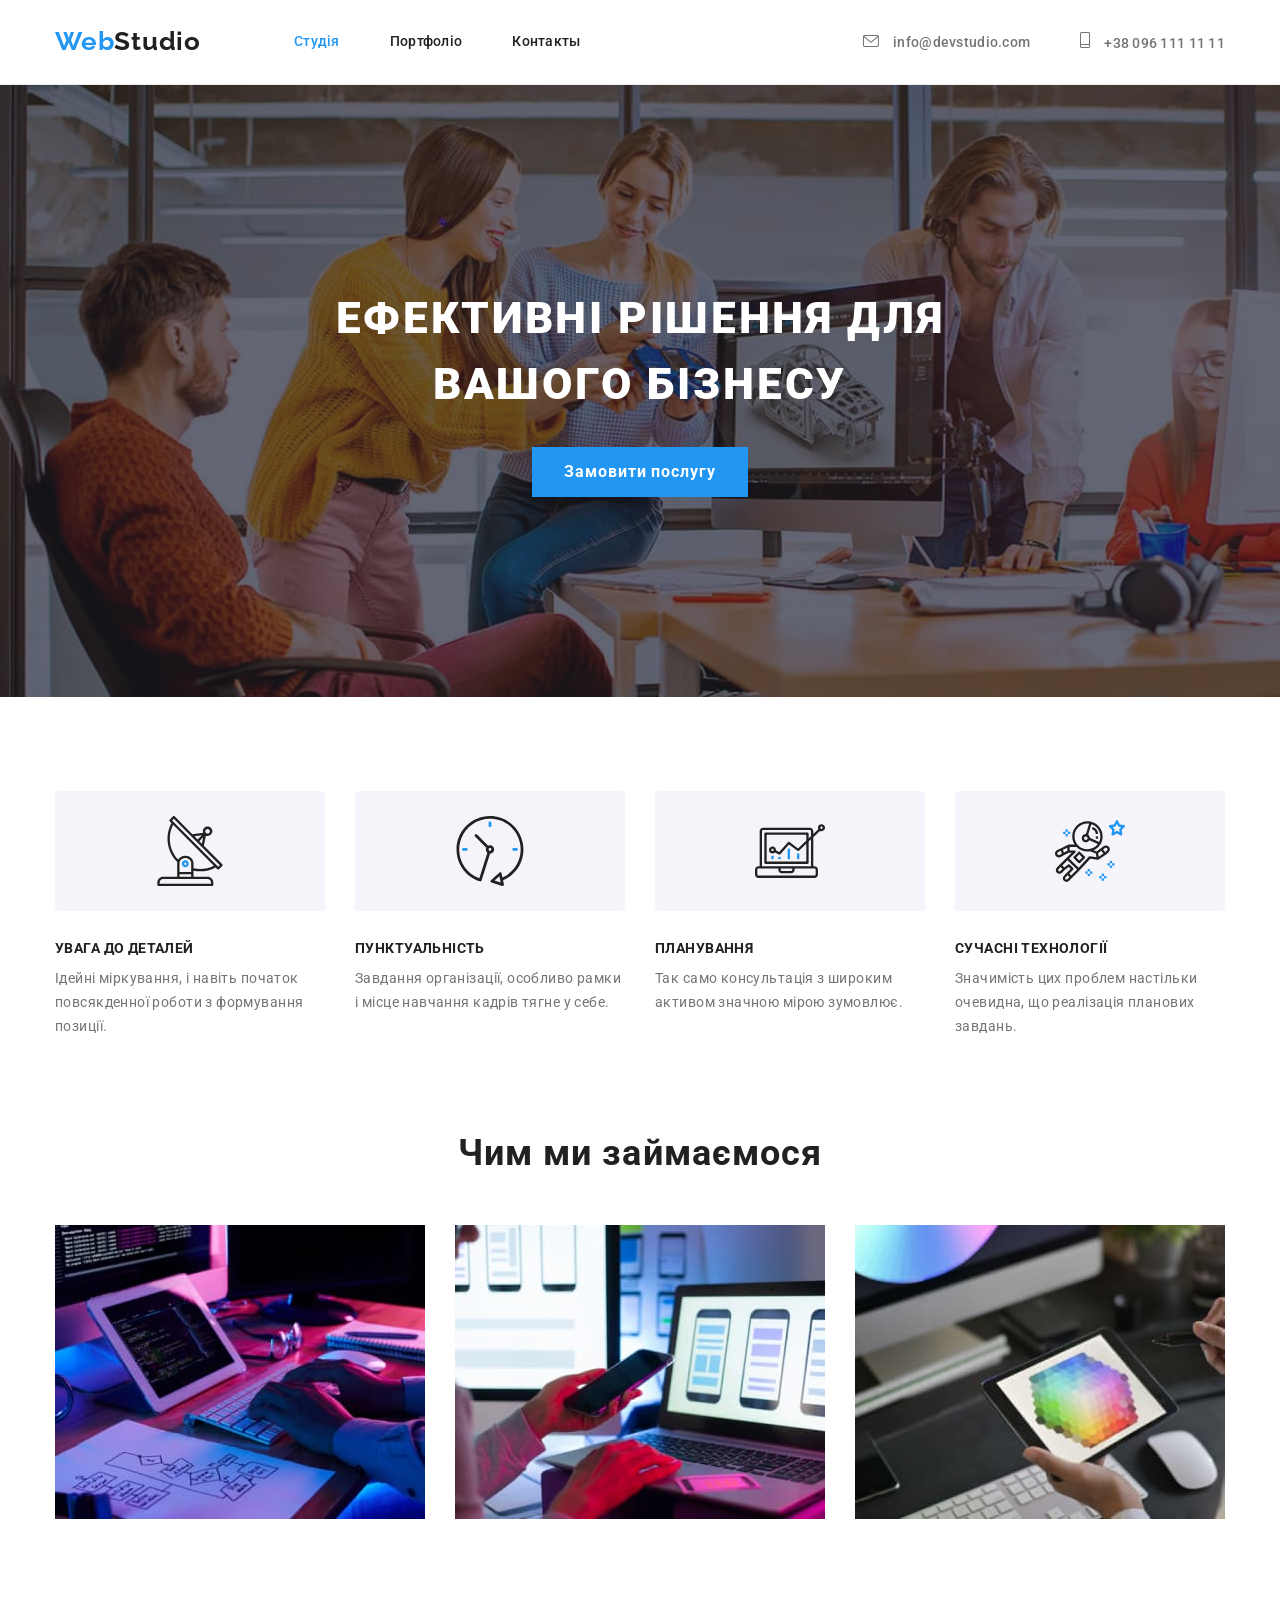
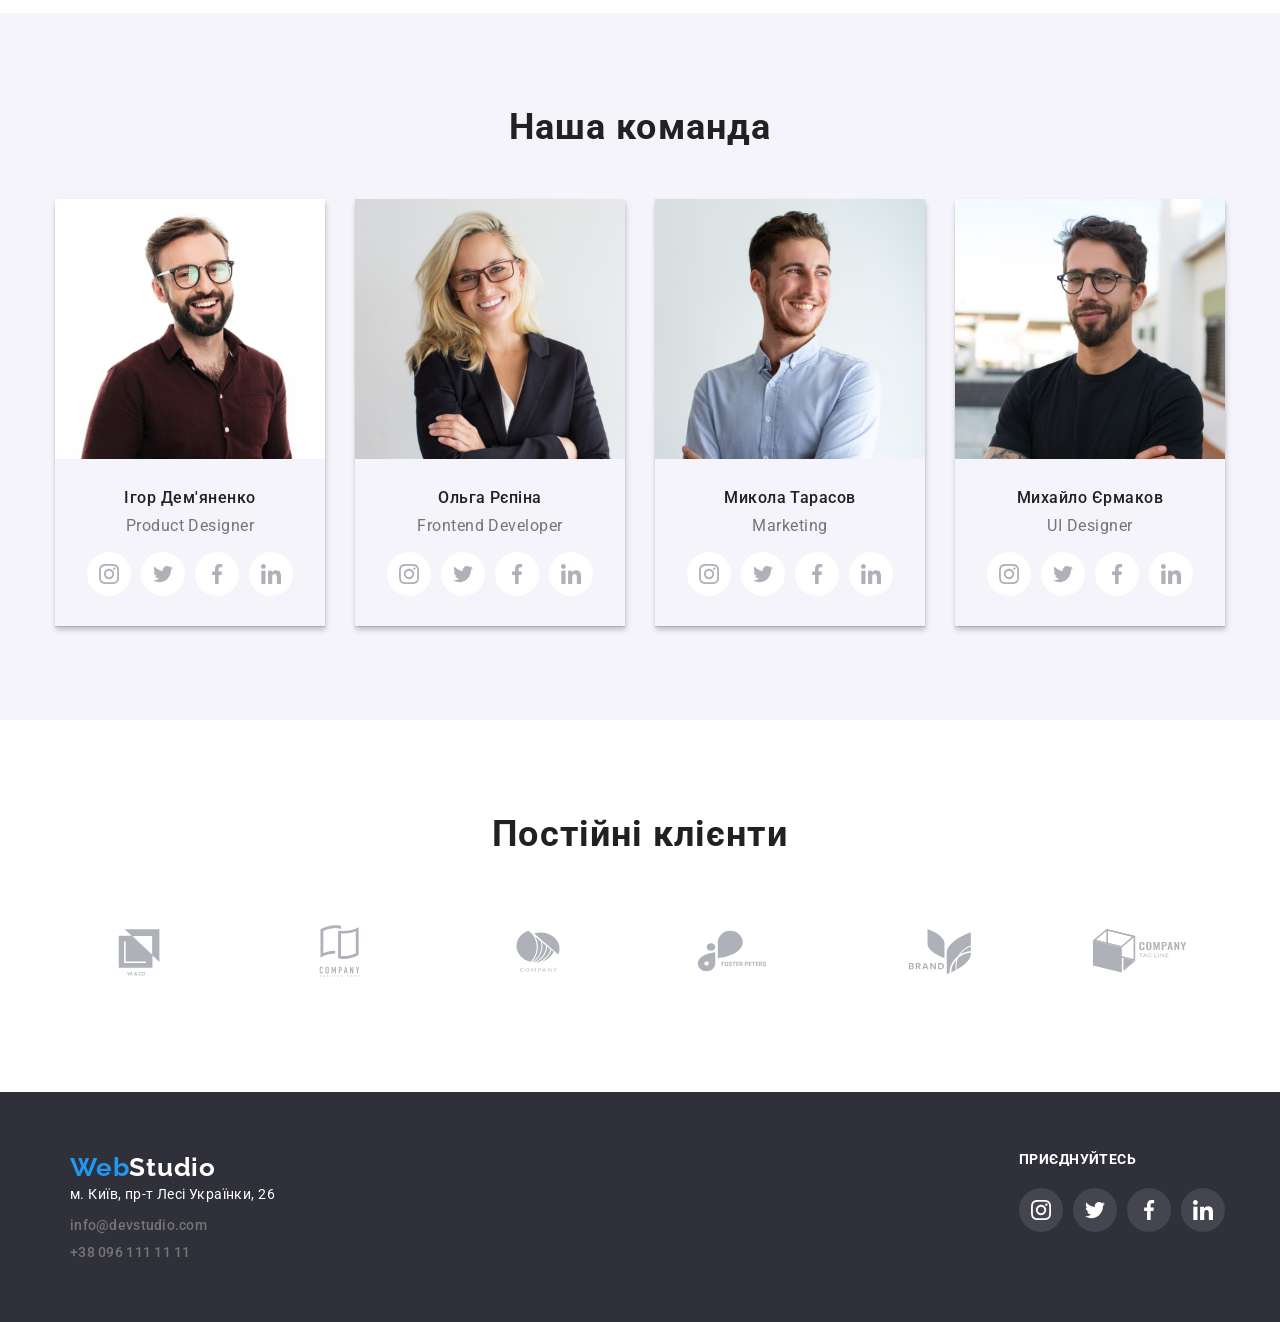
==== index.html @ 773e49e4 "Fixed bugs" ====
<!DOCTYPE html>
<html lang="uk">

<head>
    <meta charset="UTF-8" />
    <meta http-equiv="X-UA-Compatible" content="IE=edge" />
    <meta name="viewport" content="width=device-width, initial-scale=1.0" />
    <title>Студія</title>
    <link rel="stylesheet" href="https://cdn.jsdelivr.net/npm/modern-normalize@1.1.0/modern-normalize.min.css">
    <link rel="preconnect" href="https://fonts.googleapis.com" />
    <link rel="preconnect" href="https://fonts.gstatic.com" crossorigin />
    <link href="https://fonts.googleapis.com/css2?family=Raleway:wght@700&family=Roboto:wght@400;500;700;900&display=swap" rel="stylesheet" />
    <link rel="stylesheet" href="./css/styles.css" />
</head>

<body>
    <!-- HEADER-->
    <header class="header">
        <div class="page-header container">
            <nav class="page-nav">
                <a class="logo logo-link link" href="index.html" lang="en">Web<span class="logo-heater">Studio</span></a>
                <ul class="menu list">
                    <li class="menu-item"><a class="menu-link  current" href="index.html">Студія</a></li>
                    <li class="menu-item"><a class="menu-link" href="portfolio.html">Портфоліо</a></li>
                    <li class="menu-item"><a class="menu-link" href="contact.html">Контакты</a></li>
                </ul>
            </nav>
            <ul class="list contact">
                <li class="menu-contact">
                    <svg class="contact-icon" width="16" height="12">
                        <use href="./images/sprite.svg#icon-mail"></use>
                    </svg>
                    <a class="contact-list link contact-mail" href="mailto:info@devstudio.com">info@devstudio.com</a>
                </li>
                <li class="menu-contact">
                    <svg class="contact-icon" width="10" height="16">
                        <use href="./images/sprite.svg#icon-tel"></use>
                    </svg>
                    <a class="contact-list link" href="tel:+380961111111">+38 096 111 11 11</a>
                </li>
            </ul>
        </div>
    </header>
    <!--MAIN-->
    <main>
        <!--HERO-->
        <section class="hero background">
            <h1 class="hero-title">ЕФЕКТИВНІ РІШЕННЯ ДЛЯ<br>ВАШОГО БІЗНЕСУ</h1>
            <button class="modal-btn modal-btn-container" type="button">Замовити послугу</button>
        </section>
        <!--ABOUT-->
        <section class="section">
            <div class="container">
                <h2 class="visually-hidden"></h2>
                <ul class="about-list list">
                    <li class="about-list-item">
                        <div class="about-list-container">
                            <svg width="70" height="70" class="about-list-icon">
                                <use href="./images/sprite.svg#icon-antenna"></use>
                            </svg>
                        </div>                        
                        <h3 class="about-title-item">УВАГА ДО ДЕТАЛЕЙ</h3>
                        <p class="about-paragraph">Ідейні міркування, і навіть початок повсякденної роботи з формування позиції.</p>
                    </li>
                    <li class="about-list-item">
                        <div class="about-list-container">
                            <svg width="70" height="70" class="about-list-icon">
                                <use href="./images/sprite.svg#icon-clock"></use>
                            </svg>
                        </div>                      
                        <h3 class="about-title-item">ПУНКТУАЛЬНІСТЬ</h3>
                        <p class="about-paragraph">Завдання організації, особливо рамки і місце навчання кадрів тягне у себе.</p>
                    </li>
                    <li class="about-list-item">
                        <div class="about-list-container"> 
                            <svg width="70" height="70" class="about-list-icon">
                            <use href="./images/sprite.svg#icon-diagram"></use>
                        </svg>
                        </div>
                        <h3 class="about-title-item">ПЛАНУВАННЯ</h3>
                        <p class="about-paragraph">Так само консультація з широким активом значною мірою зумовлює.</p>
                    </li>
                    <li class="about-list-item">
                        <div class="about-list-container">
                            <svg width="70" height="70" class="about-list-icon">
                                <use href="./images/sprite.svg#icon-astronaut"></use>
                            </svg>
                        </div>                        
                        <h3 class="about-title-item">СУЧАСНІ ТЕХНОЛОГІЇ</h3>
                        <p class="about-paragraph">Значимість цих проблем настільки очевидна, що реалізація планових завдань.</p>
                    </li>
                </ul>
            </div>
        </section>
                <!--WORK-->
        <section class="section work-section">
            <div class="container">
                <h2 class="all-titles">Чим ми займаємося</h2>
                <ul class="work-img-container">
                    <li>
                        <img class="work-img" src="./images/about/img0.jpg" alt="фото людина друкує на комп'ютері" width="370px" height="294px">
                    </li>
                    <li>
                        <img class="work-img" src="./images/about/img1.jpg" alt="фото людина друкує на комп'ютері і дивиться на смартфон" width="370px" height="294px">
                    </li>
                    <li>
                        <img class="work-img" src="./images/about/img2.jpg" alt="фото людина малює на планшеті" width="370px" height="294px">
                    </li>
                </ul>
            </div>
        </section>
        <!--TEAM-->
        <section class="section team-section">
            <div class="container">
                <h2 class="all-titles">Наша команда</h2>
                <ul class="list menu-team">
                    <li class="team-cards">
                        <img class="team-img" src="./images/team/igor.jpg" alt="Фото Ігор Дем'яненко" width="270px" height="260px"/>
                        <div class="team-subscription">
                            <h3 class="team-title">Ігор Дем'яненко</h3>
                            <p class="team-paragraph" lang="en">Product Designer</p>
                            <ul class="social-list list">
                                <li class="social-list-item">
                                    <a class="social-list-link" href="">
                                        <svg width="20" height="20" class="social-list-icon">
                                            <use href="./images/sprite.svg#icon-instagram"></use>
                                        </svg>
                                    </a>
                                </li>
                                <li class="social-list-item">
                                    <a class="social-list-link" href="">
                                        <svg width="20" height="20" class="social-list-icon">
                                            <use href="./images/sprite.svg#icon-twitter"></use>
                                        </svg>
                                    </a>
                                </li>
                                <li class="social-list-item">
                                    <a class="social-list-link" href="">
                                        <svg width="20" height="20" class="social-list-icon">
                                            <use href="./images/sprite.svg#icon-facebook"></use>
                                        </svg>
                                    </a>
                                </li>
                                <li class="social-list-item">
                                    <a class="social-list-link" href="">
                                        <svg width="20" height="20" class="social-list-icon">
                                            <use href="./images/sprite.svg#icon-linkedin"></use>
                                        </svg>
                                    </a>
                                </li>
                            </ul>
                        </div>
                    </li>
                    <li class="team-cards">
                        <img class="team-img" src="./images/team/olga.jpg" alt="Фото Ольга Рєпіна" width="270px" height="260px"/>
                        <div class="team-subscription">
                            <h3 class="team-title">Ольга Рєпіна</h3>
                            <p class="team-paragraph" lang="en">Frontend Developer</p>
                            <ul class="social-list list">
                                <li class="social-list-item">
                                    <a class="social-list-link" href="">
                                        <svg width="20" height="20" class="social-list-icon">
                                            <use href="./images/sprite.svg#icon-instagram"></use>
                                        </svg>
                                    </a>
                                </li>
                                <li class="social-list-item">
                                    <a class="social-list-link" href="">
                                        <svg width="20" height="20" class="social-list-icon">
                                            <use href="./images/sprite.svg#icon-twitter"></use>
                                        </svg>
                                    </a>
                                </li>
                                <li class="social-list-item">
                                    <a class="social-list-link" href="">
                                        <svg width="20" height="20" class="social-list-icon">
                                            <use href="./images/sprite.svg#icon-facebook"></use>
                                        </svg>
                                    </a>
                                </li>
                                <li class="social-list-item">
                                    <a class="social-list-link" href="">
                                        <svg width="20" height="20" class="social-list-icon">
                                            <use href="./images/sprite.svg#icon-linkedin"></use>
                                        </svg>
                                    </a>
                                </li>
                            </ul>
                        </div>
                    </li>
                    <li class="team-cards">
                        <img class="team-img" src="./images/team/nikolay.jpg" alt="Фото Микола Тарасов" width="270px" height="260px"/>
                        <div class="team-subscription">
                            <h3 class="team-title">Микола Тарасов</h3>
                            <p class="team-paragraph" lang="en">Marketing</p>
                            <ul class="social-list list">
                                <li class="social-list-item">
                                    <a class="social-list-link" href="">
                                        <svg width="20" height="20" class="social-list-icon">
                                            <use href="./images/sprite.svg#icon-instagram"></use>
                                        </svg>
                                    </a>
                                </li>
                                <li class="social-list-item">
                                    <a class="social-list-link" href="">
                                        <svg width="20" height="20" class="social-list-icon">
                                            <use href="./images/sprite.svg#icon-twitter"></use>
                                        </svg>
                                    </a>
                                </li>
                                <li class="social-list-item">
                                    <a class="social-list-link" href="">
                                        <svg width="20" height="20" class="social-list-icon">
                                            <use href="./images/sprite.svg#icon-facebook"></use>
                                        </svg>
                                    </a>
                                </li>
                                <li class="social-list-item">
                                    <a class="social-list-link" href="">
                                        <svg width="20" height="20" class="social-list-icon">
                                            <use href="./images/sprite.svg#icon-linkedin"></use>
                                        </svg>
                                    </a>
                                </li>
                            </ul>
                        </div>                        
                    </li>
                    <li class="team-cards">
                        <img class="team-img" src="./images/team/mixail.jpg" alt="Фото Михайло Єрмаков" width="270px" height="260px"/>
                        <div class="team-subscription">
                            <h3 class="team-title">Михайло Єрмаков</h3>
                            <p class="team-paragraph" lang="en">UI Designer</p>
                            <ul class="social-list list">
                                <li class="social-list-item">
                                    <a class="social-list-link" href="">
                                        <svg width="20" height="20" class="social-list-icon">
                                            <use href="./images/sprite.svg#icon-instagram"></use>
                                        </svg>
                                    </a>
                                </li>
                                <li class="social-list-item">
                                    <a class="social-list-link" href="">
                                        <svg width="20" height="20" class="social-list-icon">
                                            <use href="./images/sprite.svg#icon-twitter"></use>
                                        </svg>
                                    </a>
                                </li>
                                <li class="social-list-item">
                                    <a class="social-list-link" href="">
                                        <svg width="20" height="20" class="social-list-icon">
                                            <use href="./images/sprite.svg#icon-facebook"></use>
                                        </svg>
                                    </a>
                                </li>
                                <li class="social-list-item">
                                    <a class="social-list-link" href="">
                                        <svg width="20" height="20" class="social-list-icon">
                                            <use href="./images/sprite.svg#icon-linkedin"></use>
                                        </svg>
                                    </a>
                                </li>
                            </ul>
                        </div>                        
                    </li>
                </ul>
            </div>
        </section>
        <!--CLIENTS-->
        <section class="section">
            <div class="container">
                <h2 class="all-titles">Постійні клієнти</h2>
                <ul class="clients-list">
                    <li class="clients-list-item">
                        <a class="clients-list-link" href="">
                            <svg width="106" height="60" class="clients-list-icon">
                                <use href="./images/sprite.svg#Logo1"></use>
                            </svg>
                        </a>
                    </li>
                    <li class="clients-list-item">
                        <a class="clients-list-link" href="">
                            <svg width="106" height="60" class="clients-list-icon">
                                <use href="./images/sprite.svg#Logo2"></use>
                            </svg>
                        </a>
                    </li>
                    <li class="clients-list-item">
                        <a class="clients-list-link" href="">
                            <svg width="106" height="60" class="clients-list-icon">
                                <use href="./images/sprite.svg#Logo3"></use>
                            </svg>
                        </a>
                    </li>
                    <li class="clients-list-item">
                        <a class="clients-list-link" href="">
                            <svg width="106" height="60" class="clients-list-icon">
                                <use href="./images/sprite.svg#Logo4"></use>
                            </svg>
                        </a>
                    </li>
                    <li class="clients-list-item">
                        <a class="clients-list-link" href="">
                            <svg width="106" height="60" class="clients-list-icon">
                                <use href="./images/sprite.svg#Logo5"></use>
                            </svg>
                        </a>
                    </li>
                    <li class="clients-list-item">
                        <a class="clients-list-link" href="">
                            <svg width="106" height="60" class="clients-list-icon">
                                <use href="./images/sprite.svg#Logo6"></use>
                            </svg>
                        </a>
                    </li>
                </ul>
            </div>
        </section>
    </main>
    <!--FOOTER-->
    <footer class="footer">
        <div class="footer-container container">
            <div class="footer-list container">
                <a class="logo-link logo-footer-link link" href="index.html" lang="en">Web<span
                        class="logo-footer">Studio</span></a>
                <address>
                    <ul class="list">
                        <li class="adress-link"><a class="contact-adress list link" href="https://goo.gl/maps/ARjSeqXz5D1srHnS8"
                                target="_blank" rel="noopener noreferrer">м. Київ, пр-т Лесі Українки, 26</a></li>
                        <li class="adress-link"><a class="contact-list list link"
                                href="mailto:info@devstudio.com">info@devstudio.com</a></li>
                        <li class="adress-link"><a class="contact-list list link" href="tel:+380961111111">+38 096 111 11 11</a>
                        </li>
                    </ul>
                </address>
            </div>
            
            <div class="footer-social-container">
                <p class="footer-paragraph">ПРИЄДНУЙТЕСЬ</p>
                <ul class="footer-social-list list">
                    <li class="footer-social-list-item">
                        <a class="footer-social-list-link" href="">
                            <svg width="20" height="20" class="footer-social-list-icon">
                                <use href="./images/sprite.svg#icon-instagram"></use>
                            </svg>
                        </a>
                    </li>
                    <li class="footer-social-list-item">
                        <a class="footer-social-list-link" href="">
                            <svg width="20" height="20" class="footer-social-list-icon">
                                <use href="./images/sprite.svg#icon-twitter"></use>
                            </svg>
                        </a>
                    </li>
                    <li class="footer-social-list-item">
                        <a class="footer-social-list-link" href="">
                            <svg width="20" height="20" class="footer-social-list-icon">
                                <use href="./images/sprite.svg#icon-facebook"></use>
                            </svg>
                        </a>
                    </li>
                    <li class="footer-social-list-item">
                        <a class="footer-social-list-link" href="">
                            <svg width="20" height="20" class="footer-social-list-icon">
                                <use href="./images/sprite.svg#icon-linkedin"></use>
                            </svg>
                        </a>
                    </li>
                </ul>
            </div>
        </div>
    </footer>
</body>

</html>
---- css/styles.css ----
:root {
    --primary-font: 'Roboto',sans-serif;
    --secondary-font: 'Raleway', sans-serif;
    --primary-text-color: #212121;
    --secondary-text-color: #757575;
    --ternary-text-color: #FFFFFF;
    --quaternary-text-color: #2196F3;
    --primary-background: #FFFFFF;
    --secondary-background: #2F303A;
    --ternary-bacground: #2196F3;
    --quaternary-bacground: #000000;
    --quinary-bacground: #F5F4FA;
    --primary-color: #EEEEEE;
    --secondary-color: #FFFFFF;
}

h1,
h2,
h3,
p {
    margin-top: 0;
    margin-bottom: 0;
}

ul,
ol {
    margin: 0;
    padding: 0;
    list-style: none;
}

img {
    display: block;
    max-width: 100%;
    height: auto;
}

button {
    cursor: pointer;
}

.list {
    list-style: none;
}

.link {
    text-decoration: none;
}

.section {
    padding-top: 94px;
    padding-bottom: 94px;
}

.container {
    width: 1200px;
    margin-left: auto;
    margin-right: auto;
    padding-left: 15px;
    padding-right: 15px;
}

body {
    font-family: var(--primary-font), sans-serif;
    color: var(--primary-text-color);
}

.body:hover {
    text-decoration: underline;
    text-decoration-line: 1px;
    text-decoration-color: #2196F3;
}
/* ============ INDEX.HTML==============*/

/* BODY */

/* ================= HEADER ================= */
.page-header {
    display: flex;
    align-items: center;
}

.header {
    border-bottom: 1px solid #ECECEC;
}

.header:hover,
.header:focus {
    border: 1px solid #2196F3;
}

.page-nav {
    display: flex;
    align-items: center;
}

.logo {
    margin-right: 93px;
    padding-top: 24px;
    padding-bottom: 25px;
}

.logo-link {
    font-family: var(--secondary-font);
    font-weight: 700;
    font-size: 26px;
    line-height: 1.19;
    letter-spacing: 0.03em;
    color: var(--quaternary-text-color);
}

.logo-heater{
    color: var(--primary-text-color);
}

.menu {
    display: flex;
    align-items: center;
}

.menu-item:not(:last-child) {
    margin-right: 50px;
}

.menu-link {
    font-weight: 500;
    font-size: 14px;
    line-height: 1.14;
    letter-spacing: 0.02em;
    color: var(--primary-text-color);
    list-style: none;
    text-decoration: none;
    padding-top: 32px;
    padding-bottom: 32px;
    display: block;
}

.menu-link:hover, 
.menu-link:focus {
    color: var(--quaternary-text-color);
}

.menu-link.current {
    color: var(--quaternary-text-color);
}

.contact-icon:hover,
.contact-icon:focus {
    color:#2196F3;
}

.contact-icon{
    color:#757575;
    fill: currentColor;
    margin-right: 10px;
} 

.contact {
    display: flex;
    align-items: center;
    margin-left: auto;
    padding-top: 32px;
    padding-bottom: 32px;
}

.menu-contact:not(:last-child) {
    margin-right: 50px;
}

.contact-list {
    font-style: normal;
    font-weight: 500;
    font-size: 14px;
    line-height: 1.14;
    letter-spacing: 0.02em;
    color: var(--secondary-text-color);
}

.contact-list:hover,
.contact-list:focus {
    color: var(--quaternary-text-color);
}

/* ================= /HEADER  ================= */

/* =================  MAIN  ================= */

/*  ================= HERO  ================= */
.hero {
    padding: 200px 0;
    text-align: center;
}

.background {
    background-image: linear-gradient(rgba(47,
        48, 58, 0.4),rgba(47, 48, 58, 0.4)), url('../images/bg.jpg');
    background: #C4C4C4(47, 48, 58, 0.4);
    background-size: cover;
    background-position: border-box;
}

.background:hover,
.bacground:focus {
    border: 1px solid #2196F3;
}


.hero-title {
    font-weight: 900;
    font-size: 44px;
    line-height: 1.5;
    letter-spacing: 0.06em;
    text-transform: uppercase;
    text-align: center;
    color: var(--ternary-text-color);
    margin-bottom: 30px;
}

.modal-btn-container {
    padding-top: 30px;
    padding-bottom: 200px;
    padding-left: auto;
    padding-right: auto;
}

.modal-btn {
    margin-left: auto;
    margin-right: auto;
    padding-top: 10px;
    padding-bottom: 10px;
    padding-left: 32px;
    padding-right: 32px;
    font-weight: 700;
    font-size: 16px;
    line-height: 1.87;
    display: flex;
    align-items: center;
    text-align: center;
    letter-spacing: 0.06em;
    color: var(--ternary-text-color);
    background: var(--ternary-bacground);
    border-style: none;
}

.modal-btn:hover,
.modal-btn:focus {
    border: 1px solid #2196F3;
    border-radius: 4px;
}
/*  ================= /HERO  ================= */

/*  ================= ABOUT  ================= */

.visually-hidden {
    position: absolute;
    white-space: nowrap;
    width: 1px;
    height: 1px;
    overflow: hidden;
    border: 0;
    padding: 0;
    clip: rect(0 0 0 0);
    clip-path: inset(50%);
    margin: -1px;
}

.about-title {
    display: none;
}

.about-list {
    display: flex;
    justify-content: center;
    gap: 30px;
}

.about-list-icon:hover {
    background: #F5F4FA;
    border-radius: 4px;

}

.about-list-container { 
    display: flex;
    justify-content: center;
    align-items: center;
    width: 270px;
    height: 120px;
    background: #F5F4FA;
    border-radius: 4px;
    margin-bottom: 30px;
}

.about-list-container:hover,
.about-list-container:focus {
    border: 1px solid #2196F3;
    border-radius: 4px;
}

.about-title-item {
    
    font-weight: 700;
    font-size: 14px;
    line-height: 1.14;
    letter-spacing: 0.03em;
    text-transform: uppercase;
    color: var(--primary-text-color);
    margin-bottom: 10px;
}

.about-paragraph {
    font-size: 14px;
    line-height: 1.71;
    letter-spacing: 0.03em;
    color: var(--secondary-text-color);
}
/*  ================= /ABOUT  =================*/

/*  ================= WORK  =================*/
.work-section {
    padding-top: 0;
}

.work-container {
    padding-top: 118px;
    padding-bottom: 94px;
    padding-left: auto;
    padding-right: auto;
}

.work-img:hover,
.work-img:focus {
    border: 1px solid #2196F3;
}

.all-titles {
    font-weight: 700;
    font-size: 36px;
    line-height: 1.16;
    text-align: center;
    letter-spacing: 0.03em;
    color: var(--primary-text-color);
    margin-bottom: 50px;
}

.work-img-container {
    display: flex;
    align-items: center;
    gap: 30px;
}

/*  ================= /WORK  =================*/

/* ================= TEAM  ================= */
.team-section {
    background: var(--quinary-bacground);
}

.team-section:hover,
.team-section:focus {
    border: 1px solid #2196F3;
}

.menu-team {
    display: flex;
    align-items: center;
    gap: 30px;
}

.team-cards {
    flex-basis: calc((100% - 90px)/4);
    box-shadow: 0px 1px 1px rgba(0, 0, 0, 0.12), 0px 4px 4px rgba(0, 0, 0, 0.06), 1px 4px 6px rgba(0, 0, 0, 0.16);
}

.team-cards:hover,
.team-cards:focus {
    border: 1px solid #2196F3;
    border-radius: 4px;
}

.team-img:hover,
.team-img:focus {
    border: 1px solid #2196F3;
}

.team-subscription {
    padding-top: 30px;
    padding-bottom: 30px;
}

.team-title {
    font-weight: 500;
    font-size: 16px;
    line-height: 1.18;
    text-align: center;
    letter-spacing: 0.03em;
    color: var(--primary-text-color);
    margin-bottom: 10px;
}

.team-paragraph{
    font-size: 16px;
    line-height: 1.18;
    text-align: center;
    letter-spacing: 0.03em;
    color: var(--secondary-text-color);
    margin-bottom: 16px;
}

.social-list {
    display: flex;
    justify-content: center;
    gap: 10px;
}

.social-list-link {
    display: flex;
    justify-content: center;
    align-items: center;
    width: 44px;
    height: 44px;
    border-radius: 50%;
    color: #AFB1B8;
    background-color: var(--primary-background);
    border: none;
}

.social-list-link:hover,
.social-list-link:focus {
    background: var(--ternary-bacground);
}

.social-list-link:hover .social-list-icon,
.social-list-link:focus .social-list-icon {
    fill: #FFFFFF;
}

.social-list-icon {
    fill: #AFB1B8;
}
/* ================= /TEAM  ================= */
/* ================= CLIENTS  ================= */
.clients-list {
    display: flex;
    justify-content: center;
    gap: 30px;
}

.clients-list-item {
}

.clients-list-link {
    display: flex;
    justify-content: center;
    align-items: center;
    width: 170px;
    height: 92px;
    border: 1px solid #AFB1B8;
    border-radius: 4px;
    border: none;
}

.clients-list-link:hover .clients-list-icon,
.clients-list-link:focus .clients-list-icon {
    fill: #2196F3;
}

.clients-list-link:hover,
.clients-list-link:focus {
    border: 1px solid #2196F3;
    border-radius: 4px;
}


.clients-list-icon {
    fill: #AFB1B8;
}
/*  ================= /MAIN  ================= */
/* /BODY */

/*  ================= FOOTER  ================= */
.footer {
    padding-top: 60px;
    padding-bottom: 60px;
    background: var(--secondary-background);
}

.footer:hover,
.footer:focus {
    border: 1px solid #2196F3;
}

.footer-container {
    display: flex;
    flex-basis: calc((100% - 70px) / 2);
}

.logo-footer-link {
    margin-bottom: 20px;
}

.logo-footer {
    color: var(--ternary-text-color);
}

.adress-link:not(:last-child) {
    margin-bottom: 9px;
}
.contact-adress {
    font-style: normal;
    font-size: 14px;
    line-height: 1.71;
    letter-spacing: 0.03em;
    color: var(--ternary-text-color);
}

.contact-adress:hover,
.contact-adress:focus {
    color: var(--quaternary-text-color);
}

.footer-paragraph {
    font-weight: 700;
    font-size: 14px;
    line-height: 1.14;
    letter-spacing: 0.03em;
    text-transform: uppercase;
    color: var(--ternary-text-color);
    margin-bottom: 20px;
}

.footer-social-container {
    align-items: flex-start;

}

.footer-social-list {
    display: flex;
    gap: 10px;
}

.footer-social-list-link {
    display: flex;
    justify-content: center;
    align-items: center;
    width: 44px;
    height: 44px;
    border-radius: 50%;
    background-color: rgba(255, 255, 255, 0.1);
}

.footer-social-list-link:hover,
.footer-social-list-link:focus {
    background: var(--ternary-bacground);
}

.footer-social-list-icon {
    fill: #FFFFFF;
}
/*  ================= /FOOTER  =================*/
/* ============ /INDEX.html ============ */

/* ============ PORTFOLIO.html ============ */
.button-menu {
    justify-content: center;
    display: flex;
    align-items: center;
    margin-bottom: 50px;
}

.button-menu-item:not(:last-child) {
    margin-right: 8px;
}


.menu-btn {
    padding-top: 8px;
    padding-bottom: 8px;
    padding-left: 22px;
    padding-right: 22px;
    font-weight: 500;
    font-size: 16px;
    line-height: 1.62;
    text-align: center;
    letter-spacing: 0.03em;
    color: var(--primary-text-color);
    border-style: none;
    box-shadow: 0px 3px 1px rgba(0, 0, 0, 0.1), 0px 1px 2px rgba(0, 0, 0, 0.08), 0px 2px 2px rgba(0, 0, 0, 0.12);
}


.menu-btn:focus {
    color: var(--ternary-text-color);
    background: var(--quaternary-text-color);
    
}

.menu-btn:hover {
    border: 1px solid #2196F3;
    border-radius: 4px;
}

.menu-portfolio {
    display: flex;
    flex-wrap: wrap;
    gap: 30px;
}

.portfolio-cards {
    flex-basis: calc((100% - 60px) / 3);
    box-shadow: 0px 1px 1px rgba(0, 0, 0, 0.12), 0px 4px 4px rgba(0, 0, 0, 0.06), 1px 4px 6px rgba(0, 0, 0, 0.16);
}

.portfolio-cards:hover,
.portfolio-cards:focus {
    border: 1px solid #2196F3;
}

.portfolio-img:hover,
.portfolio-img:focus {
    border: 1px solid #2196F3;
}

.portfolio-subscription {
    border: 1px solid #EEEEEE;
    border-top: none;
    padding-top: 20px;
    padding-bottom: 20px;
    padding-left: 24px;
    padding-right: 24px;
}

.portfolio-title {
    font-weight: 700;
    font-size: 18px;
    line-height: 2;
    letter-spacing: 0.06em;
    color: var(--primary-text-color);
    text-decoration: none;
    margin-bottom: 4px;
}

.portfolio-paragraph {
    font-size: 16px;
    line-height: 1.67;
    letter-spacing: 0.03em;
    color: var(--secondary-text-color);
    text-decoration: none;
}

/* ============ /PORTFOLIO.html ============ */
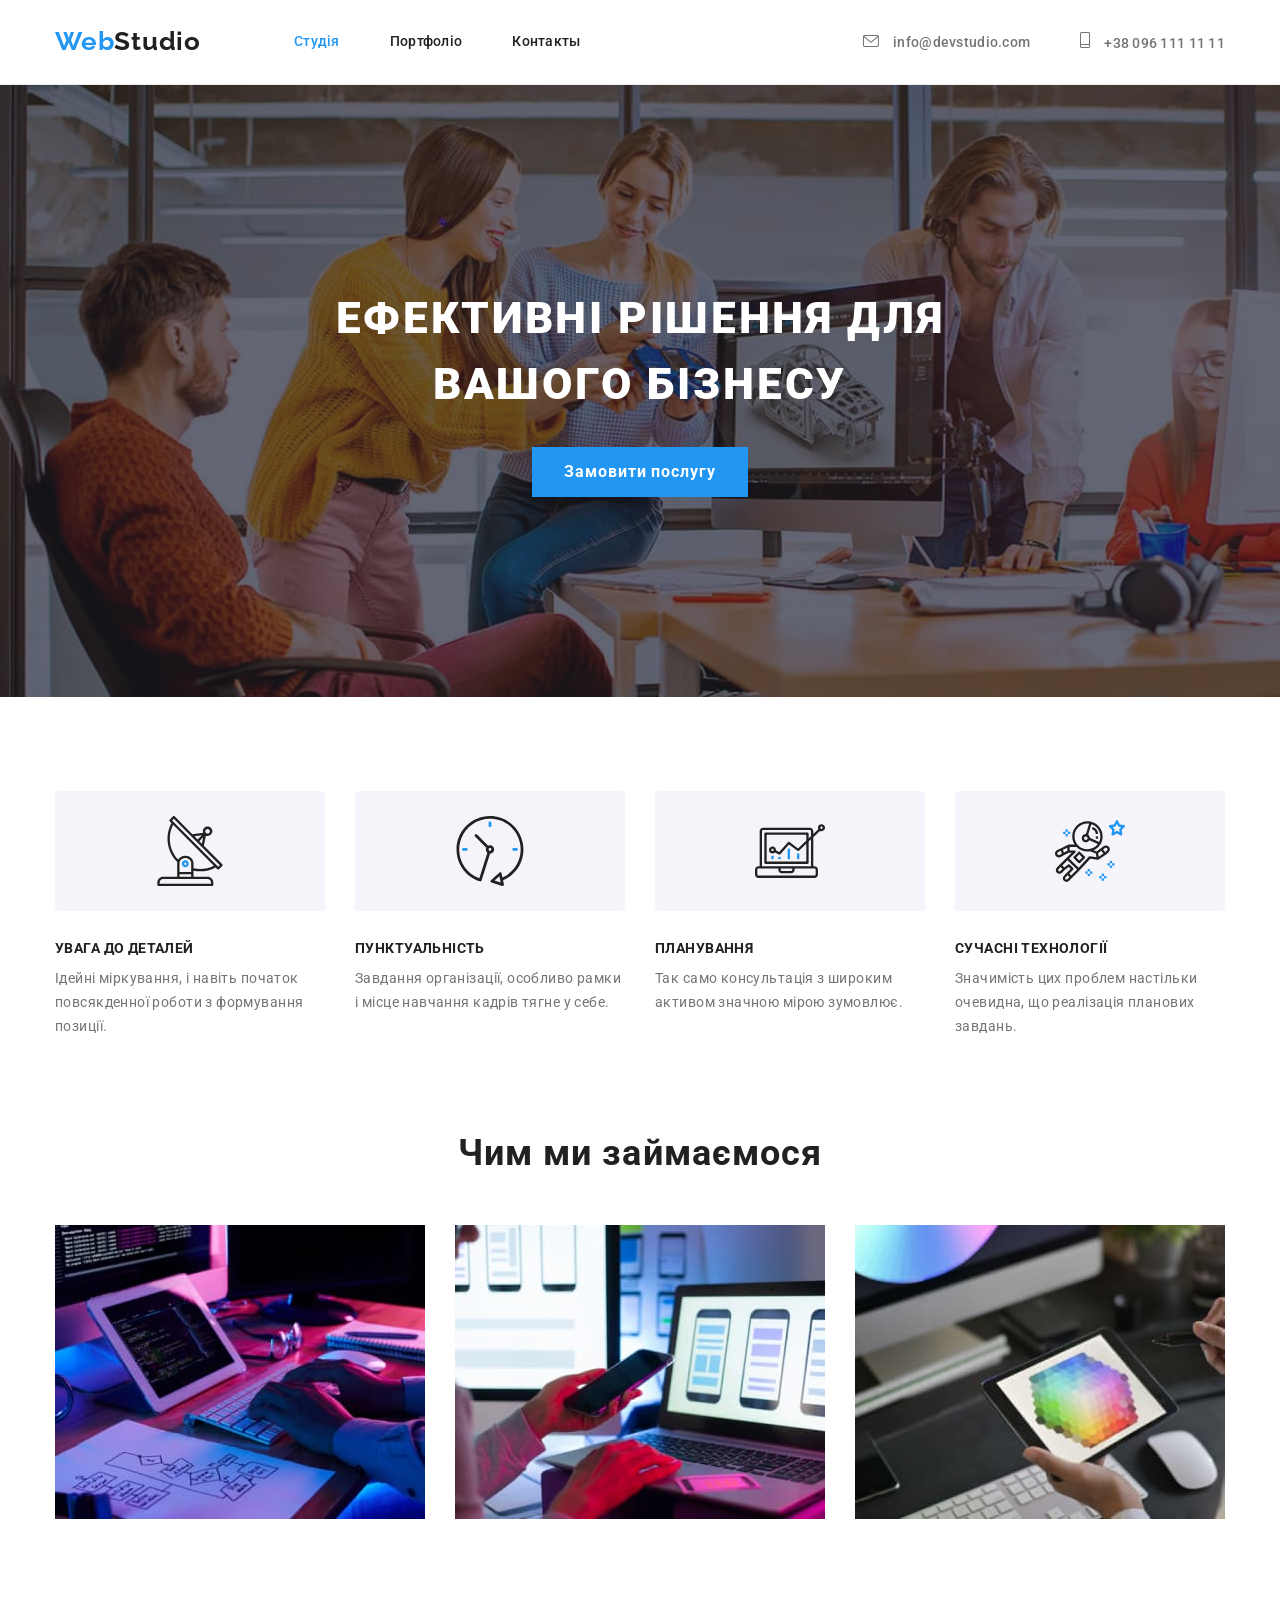
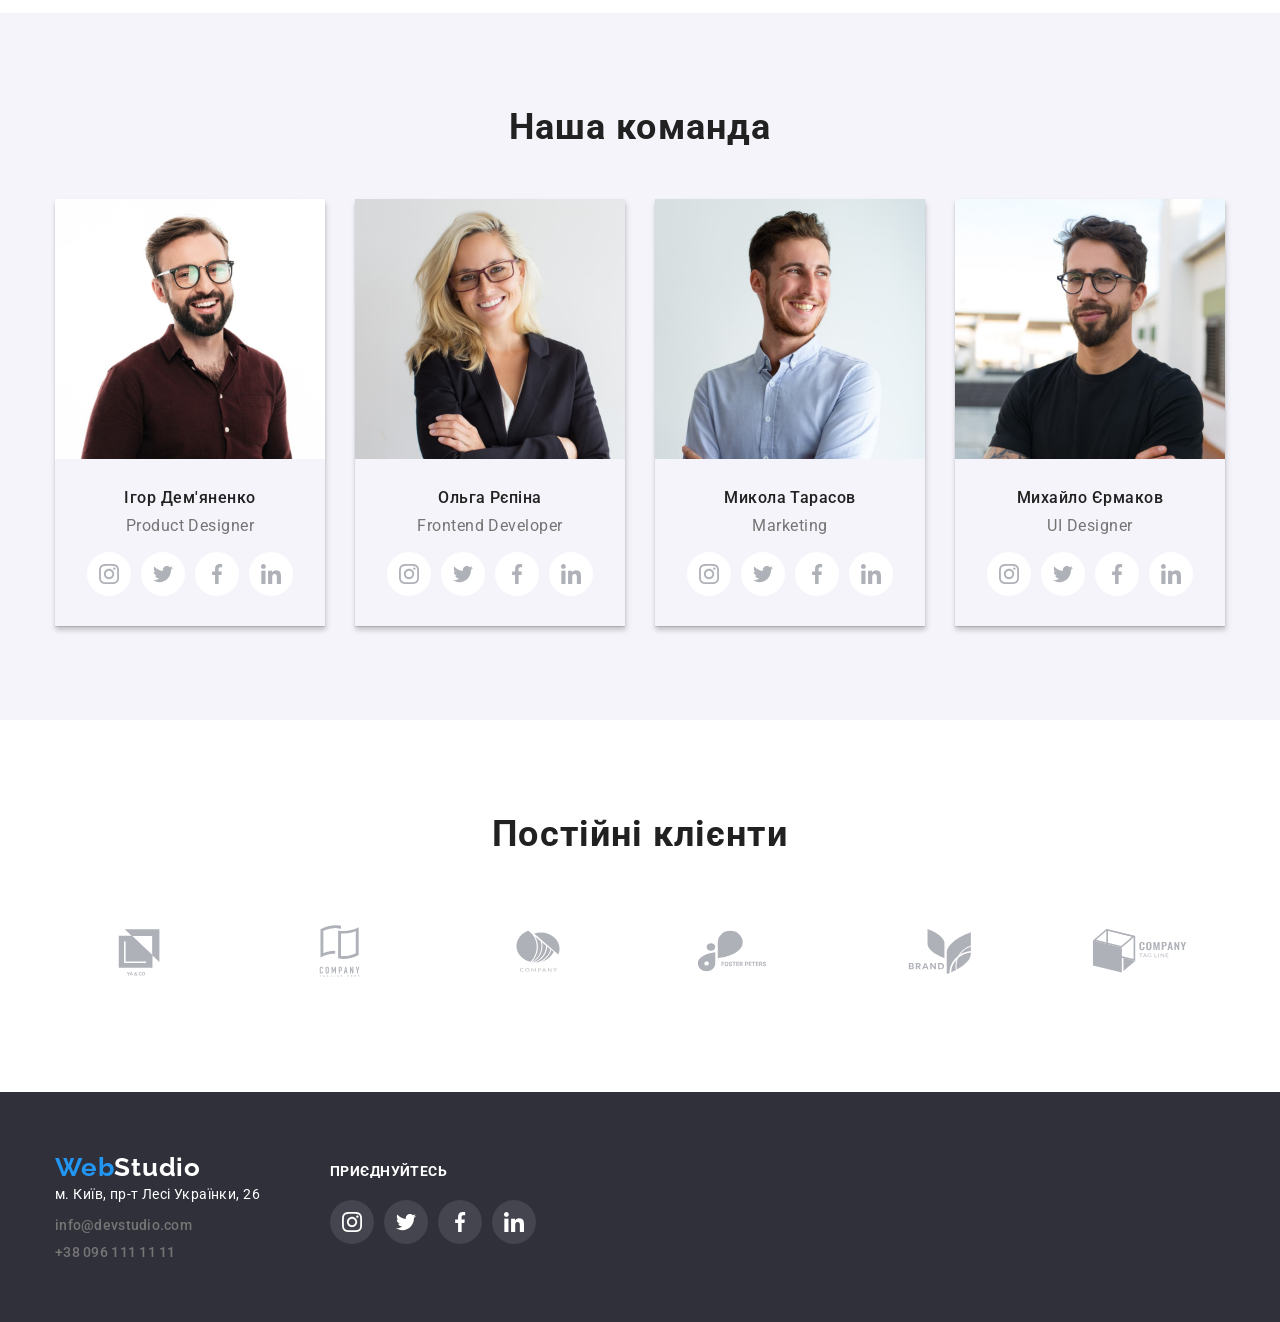
==== commit 9c675b9e: "Fixed bugs" ====
--- a/index.html
+++ b/index.html
@@ -319,7 +319,7 @@
     <!--FOOTER-->
     <footer class="footer">
         <div class="footer-container container">
-            <div class="footer-list container">
+            <div class="footer-list">
                 <a class="logo-link logo-footer-link link" href="index.html" lang="en">Web<span
                         class="logo-footer">Studio</span></a>
                 <address>
--- a/css/styles.css
+++ b/css/styles.css
@@ -65,11 +65,11 @@
     color: var(--primary-text-color);
 }
 
-.body:hover {
-    text-decoration: underline;
-    text-decoration-line: 1px;
-    text-decoration-color: #2196F3;
-}
+/*text-decoration: underline;
+text-decoration-line: 1px;
+text-decoration-color: #2196F3;*/
+
+
 /* ============ INDEX.HTML==============*/
 
 /* BODY */
@@ -480,7 +480,6 @@
 
 /*  ================= FOOTER  ================= */
 .footer {
-    padding-top: 60px;
     padding-bottom: 60px;
     background: var(--secondary-background);
 }
@@ -492,7 +491,11 @@
 
 .footer-container {
     display: flex;
-    flex-basis: calc((100% - 70px) / 2);
+}
+
+.footer-list {
+    padding-top: 60px;
+    margin-right: 70px;
 }
 
 .logo-footer-link {
@@ -506,6 +509,7 @@
 .adress-link:not(:last-child) {
     margin-bottom: 9px;
 }
+
 .contact-adress {
     font-style: normal;
     font-size: 14px;
@@ -530,7 +534,7 @@
 }
 
 .footer-social-container {
-    align-items: flex-start;
+    padding-top: 72px;
 
 }
 
@@ -608,6 +612,9 @@
 
 .portfolio-cards {
     flex-basis: calc((100% - 60px) / 3);
+}
+
+.portfolio-cards:hover {
     box-shadow: 0px 1px 1px rgba(0, 0, 0, 0.12), 0px 4px 4px rgba(0, 0, 0, 0.06), 1px 4px 6px rgba(0, 0, 0, 0.16);
 }
 
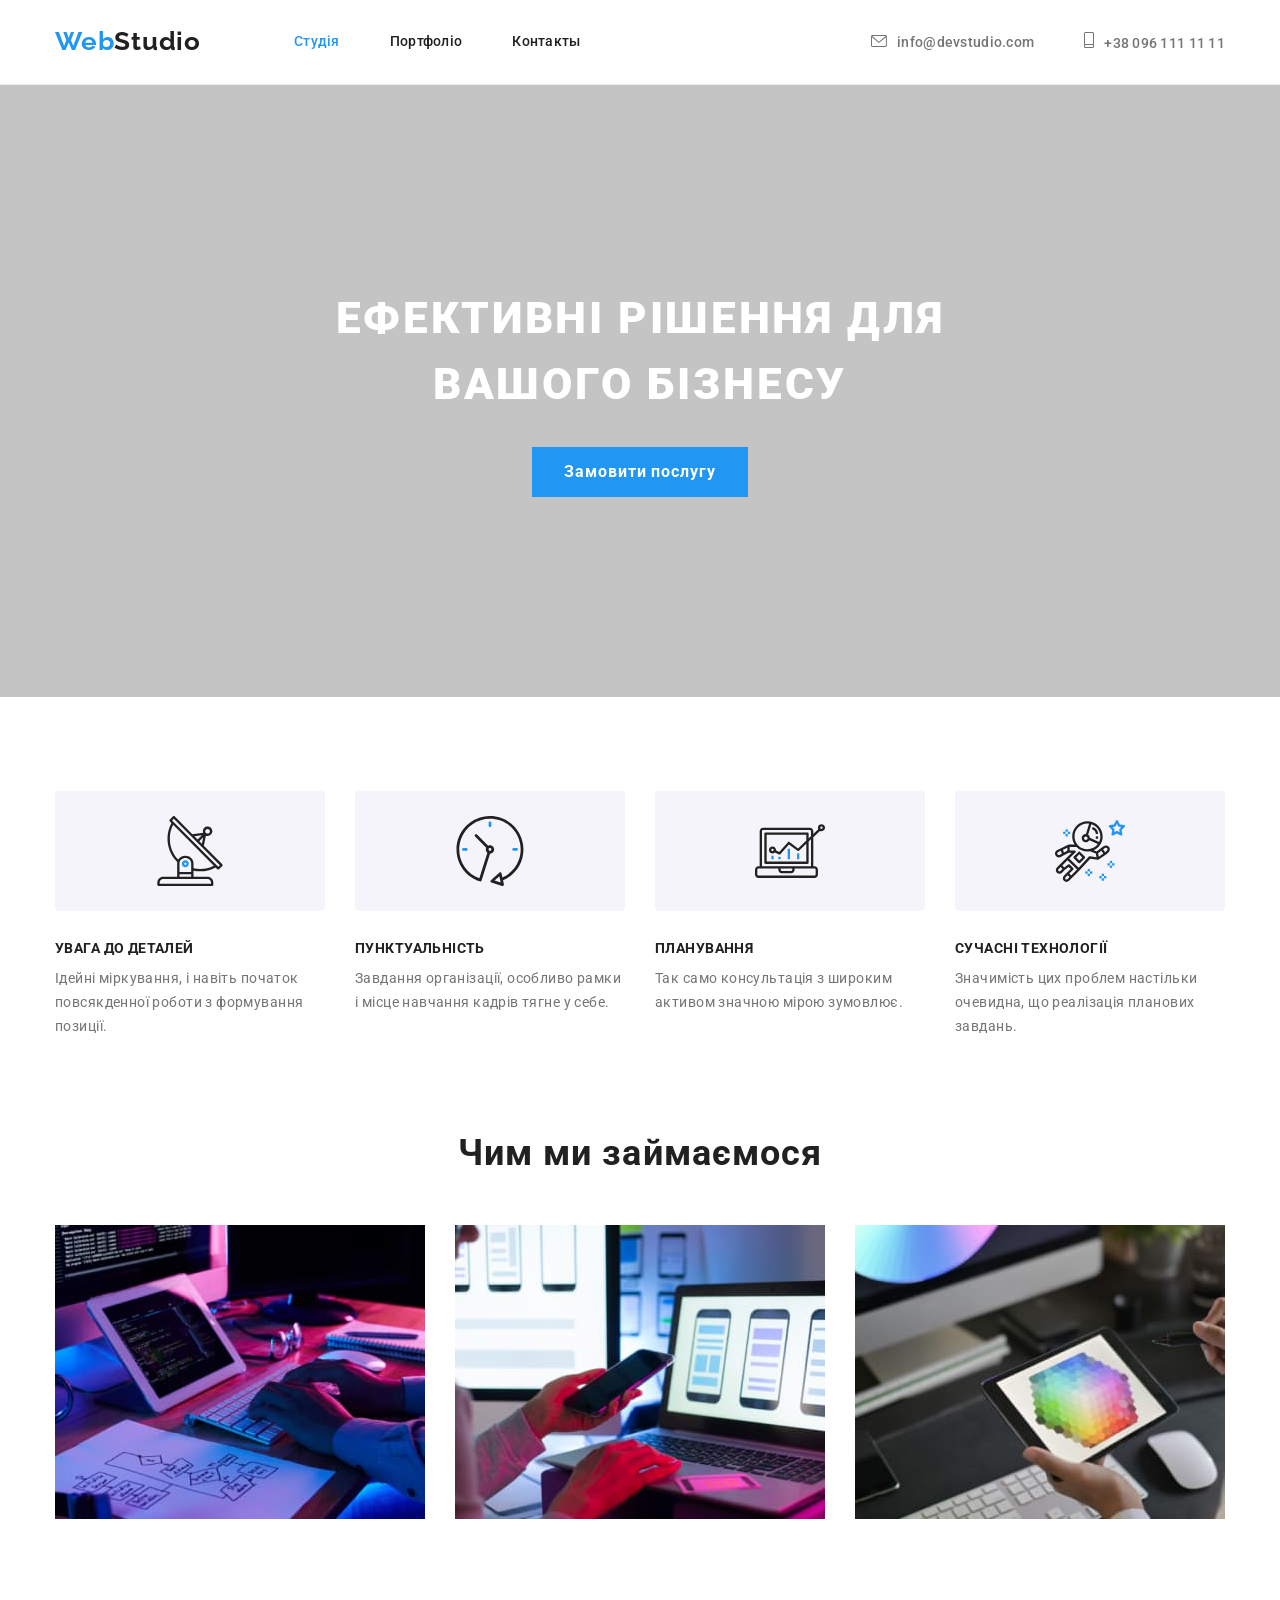
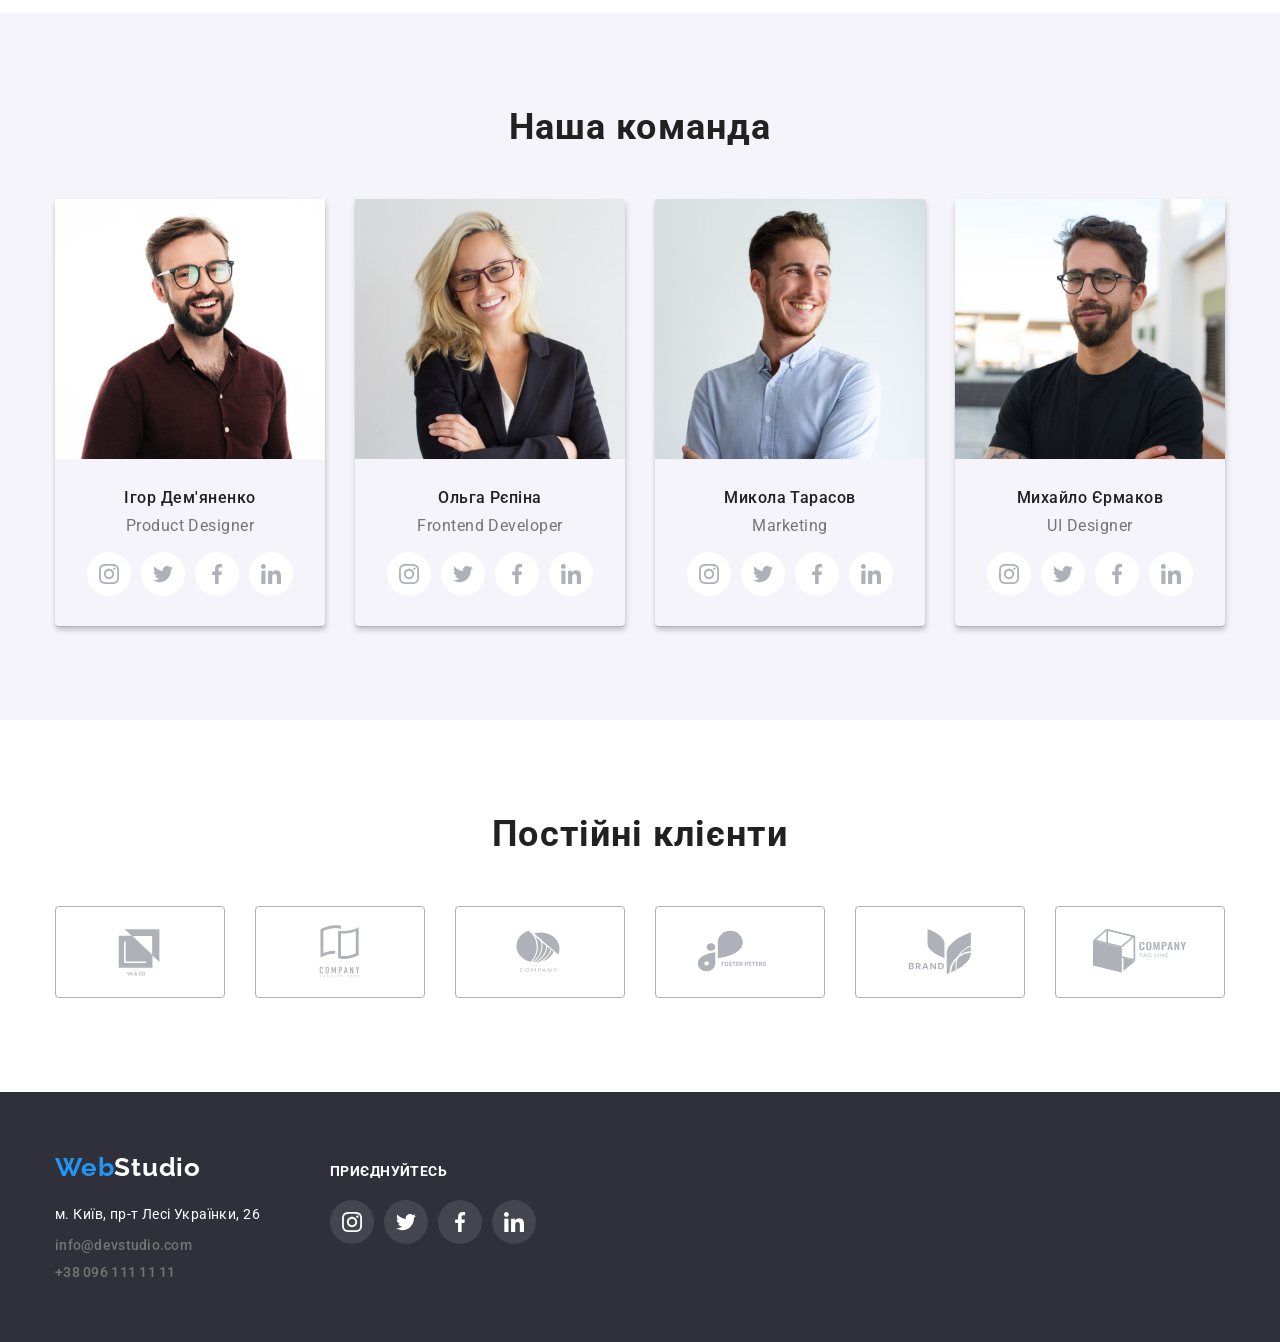
==== commit 807fcf24: "Fixed bugs" ====
--- a/index.html
+++ b/index.html
@@ -27,16 +27,14 @@
             </nav>
             <ul class="list contact">
                 <li class="menu-contact">
-                    <svg class="contact-icon" width="16" height="12">
+                    <a class="contact-list link contact-mail" href="mailto:info@devstudio.com"><svg class="contact-icon" width="16" height="12">
                         <use href="./images/sprite.svg#icon-mail"></use>
-                    </svg>
-                    <a class="contact-list link contact-mail" href="mailto:info@devstudio.com">info@devstudio.com</a>
+                    </svg>info@devstudio.com</a>
                 </li>
                 <li class="menu-contact">
-                    <svg class="contact-icon" width="10" height="16">
+                    <a class="contact-list link" href="tel:+380961111111"><svg class="contact-icon" width="10" height="16">
                         <use href="./images/sprite.svg#icon-tel"></use>
-                    </svg>
-                    <a class="contact-list link" href="tel:+380961111111">+38 096 111 11 11</a>
+                    </svg>+38 096 111 11 11</a>
                 </li>
             </ul>
         </div>
--- a/css/styles.css
+++ b/css/styles.css
@@ -84,11 +84,6 @@
     border-bottom: 1px solid #ECECEC;
 }
 
-.header:hover,
-.header:focus {
-    border: 1px solid #2196F3;
-}
-
 .page-nav {
     display: flex;
     align-items: center;
@@ -144,16 +139,7 @@
     color: var(--quaternary-text-color);
 }
 
-.contact-icon:hover,
-.contact-icon:focus {
-    color:#2196F3;
-}
-
-.contact-icon{
-    color:#757575;
-    fill: currentColor;
-    margin-right: 10px;
-} 
+ 
 
 .contact {
     display: flex;
@@ -181,6 +167,10 @@
     color: var(--quaternary-text-color);
 }
 
+.contact-icon {
+    fill: currentColor;
+    margin-right: 10px;
+}
 /* ================= /HEADER  ================= */
 
 /* =================  MAIN  ================= */
@@ -189,21 +179,19 @@
 .hero {
     padding: 200px 0;
     text-align: center;
+    max-width: 1600px;
+    margin-left: auto;
+    margin-right: auto;
 }
 
 .background {
     background-image: linear-gradient(rgba(47,
         48, 58, 0.4),rgba(47, 48, 58, 0.4)), url('../images/bg.jpg');
-    background: #C4C4C4(47, 48, 58, 0.4);
+    background: #C4C4C4;
     background-size: cover;
-    background-position: border-box;
-}
-
-.background:hover,
-.bacground:focus {
-    border: 1px solid #2196F3;
-}
-
+    background-position: center;
+    background-repeat: no-repeat;
+}
 
 .hero-title {
     font-weight: 900;
@@ -245,6 +233,7 @@
 .modal-btn:hover,
 .modal-btn:focus {
     border: 1px solid #2196F3;
+    box-shadow: 0px 4px 4px rgba(0, 0, 0, 0.15);
     border-radius: 4px;
 }
 /*  ================= /HERO  ================= */
@@ -274,12 +263,6 @@
     gap: 30px;
 }
 
-.about-list-icon:hover {
-    background: #F5F4FA;
-    border-radius: 4px;
-
-}
-
 .about-list-container { 
     display: flex;
     justify-content: center;
@@ -291,12 +274,6 @@
     margin-bottom: 30px;
 }
 
-.about-list-container:hover,
-.about-list-container:focus {
-    border: 1px solid #2196F3;
-    border-radius: 4px;
-}
-
 .about-title-item {
     
     font-weight: 700;
@@ -328,11 +305,6 @@
     padding-right: auto;
 }
 
-.work-img:hover,
-.work-img:focus {
-    border: 1px solid #2196F3;
-}
-
 .all-titles {
     font-weight: 700;
     font-size: 36px;
@@ -356,11 +328,6 @@
     background: var(--quinary-bacground);
 }
 
-.team-section:hover,
-.team-section:focus {
-    border: 1px solid #2196F3;
-}
-
 .menu-team {
     display: flex;
     align-items: center;
@@ -368,19 +335,10 @@
 }
 
 .team-cards {
+    background: var(--primary-background: #FFFFFF;)
     flex-basis: calc((100% - 90px)/4);
     box-shadow: 0px 1px 1px rgba(0, 0, 0, 0.12), 0px 4px 4px rgba(0, 0, 0, 0.06), 1px 4px 6px rgba(0, 0, 0, 0.16);
-}
-
-.team-cards:hover,
-.team-cards:focus {
-    border: 1px solid #2196F3;
-    border-radius: 4px;
-}
-
-.team-img:hover,
-.team-img:focus {
-    border: 1px solid #2196F3;
+    border-radius: 0px 0px 4px 4px;
 }
 
 .team-subscription {
@@ -457,7 +415,6 @@
     height: 92px;
     border: 1px solid #AFB1B8;
     border-radius: 4px;
-    border: none;
 }
 
 .clients-list-link:hover .clients-list-icon,
@@ -480,25 +437,22 @@
 
 /*  ================= FOOTER  ================= */
 .footer {
+    padding-top: 60px;
     padding-bottom: 60px;
     background: var(--secondary-background);
 }
 
-.footer:hover,
-.footer:focus {
-    border: 1px solid #2196F3;
-}
-
 .footer-container {
     display: flex;
+    align-items: baseline;
 }
 
 .footer-list {
-    padding-top: 60px;
     margin-right: 70px;
 }
 
 .logo-footer-link {
+    display: block;
     margin-bottom: 20px;
 }
 
@@ -531,11 +485,6 @@
     text-transform: uppercase;
     color: var(--ternary-text-color);
     margin-bottom: 20px;
-}
-
-.footer-social-container {
-    padding-top: 72px;
-
 }
 
 .footer-social-list {
@@ -587,21 +536,19 @@
     line-height: 1.62;
     text-align: center;
     letter-spacing: 0.03em;
-    color: var(--primary-text-color);
-    border-style: none;
-    box-shadow: 0px 3px 1px rgba(0, 0, 0, 0.1), 0px 1px 2px rgba(0, 0, 0, 0.08), 0px 2px 2px rgba(0, 0, 0, 0.12);
+    background: #F5F4FA;
+    border-radius: 4px;
 }
 
 
 .menu-btn:focus {
     color: var(--ternary-text-color);
-    background: var(--quaternary-text-color);
-    
+    background: var(--ternary-bacground);
 }
 
 .menu-btn:hover {
-    border: 1px solid #2196F3;
-    border-radius: 4px;
+    background: var(--ternary-bacground);
+    box-shadow: 0px 3px 1px rgba(0, 0, 0, 0.1), 0px 1px 2px rgba(0, 0, 0, 0.08), 0px 2px 2px rgba(0, 0, 0, 0.12);
 }
 
 .menu-portfolio {
@@ -614,18 +561,9 @@
     flex-basis: calc((100% - 60px) / 3);
 }
 
-.portfolio-cards:hover {
+.portfolio-cards-link:hover,
+.portfolio-cards-link:focus {
     box-shadow: 0px 1px 1px rgba(0, 0, 0, 0.12), 0px 4px 4px rgba(0, 0, 0, 0.06), 1px 4px 6px rgba(0, 0, 0, 0.16);
-}
-
-.portfolio-cards:hover,
-.portfolio-cards:focus {
-    border: 1px solid #2196F3;
-}
-
-.portfolio-img:hover,
-.portfolio-img:focus {
-    border: 1px solid #2196F3;
 }
 
 .portfolio-subscription {
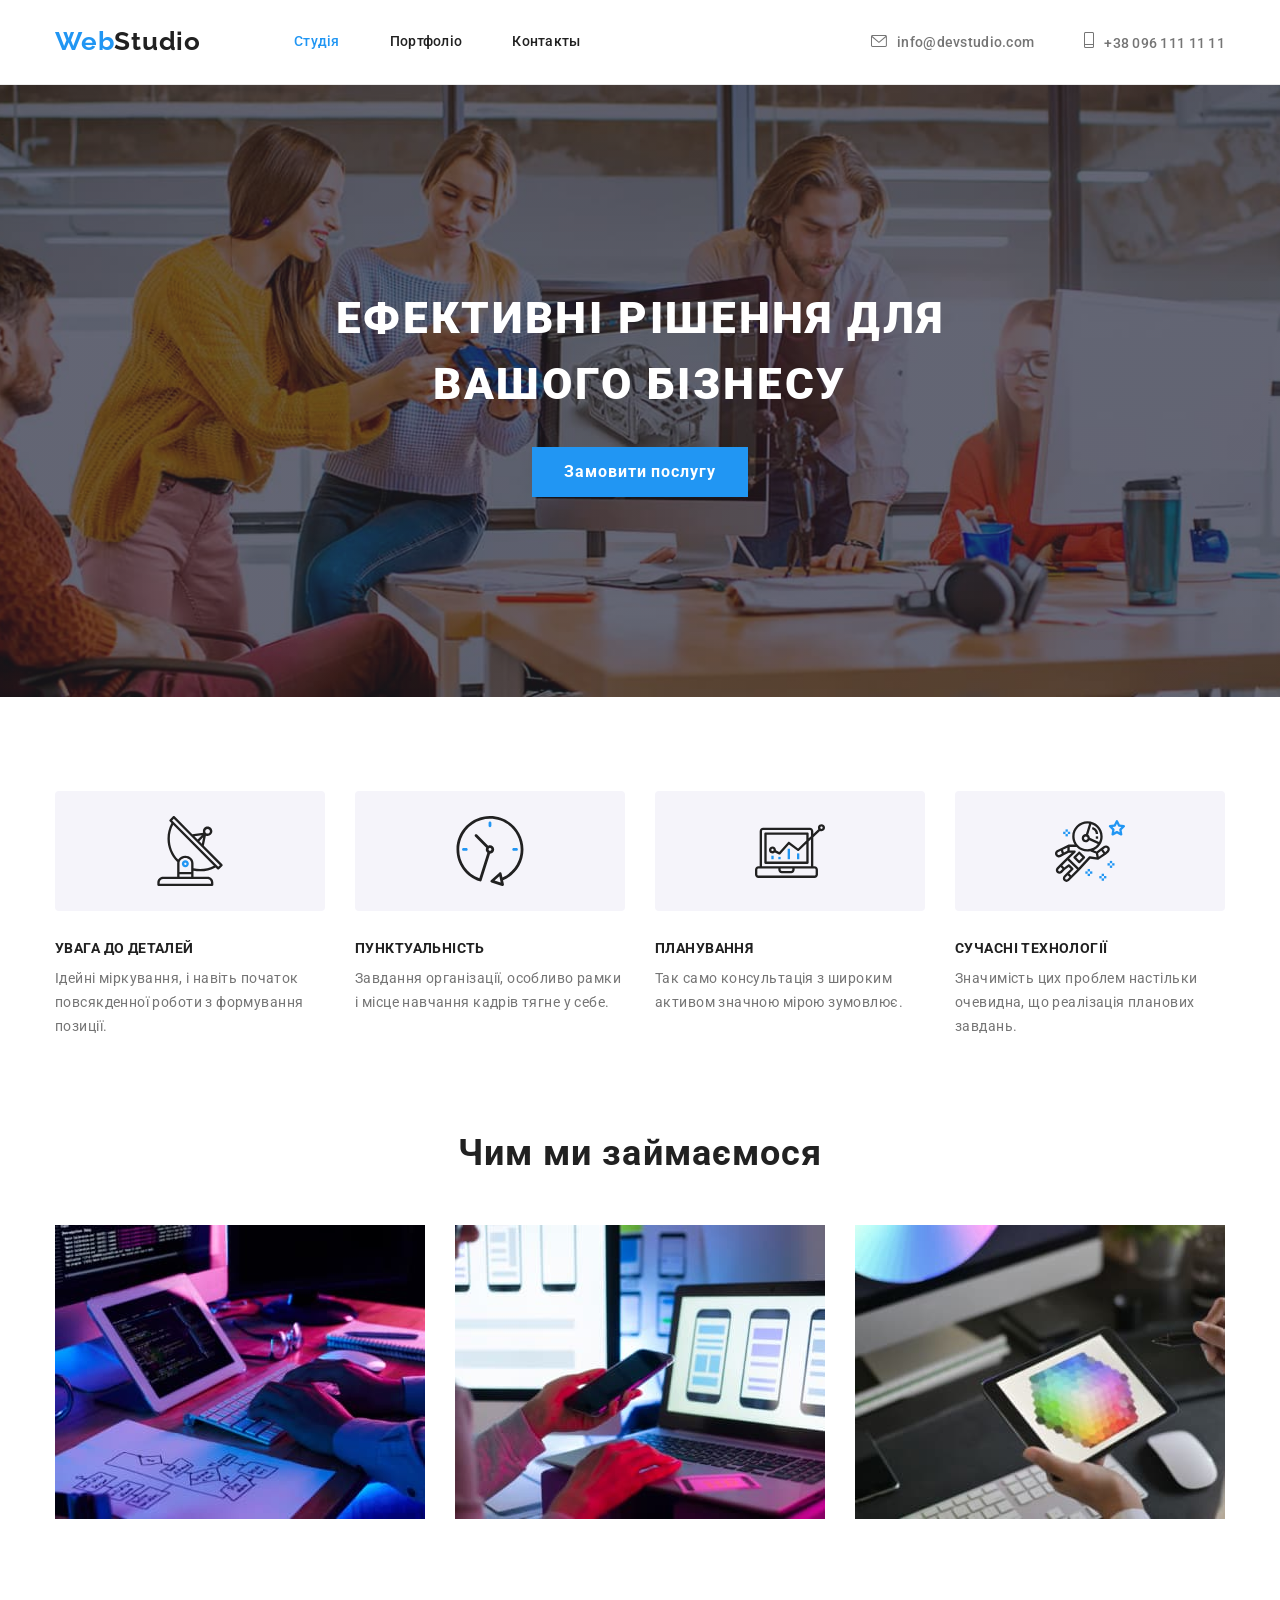
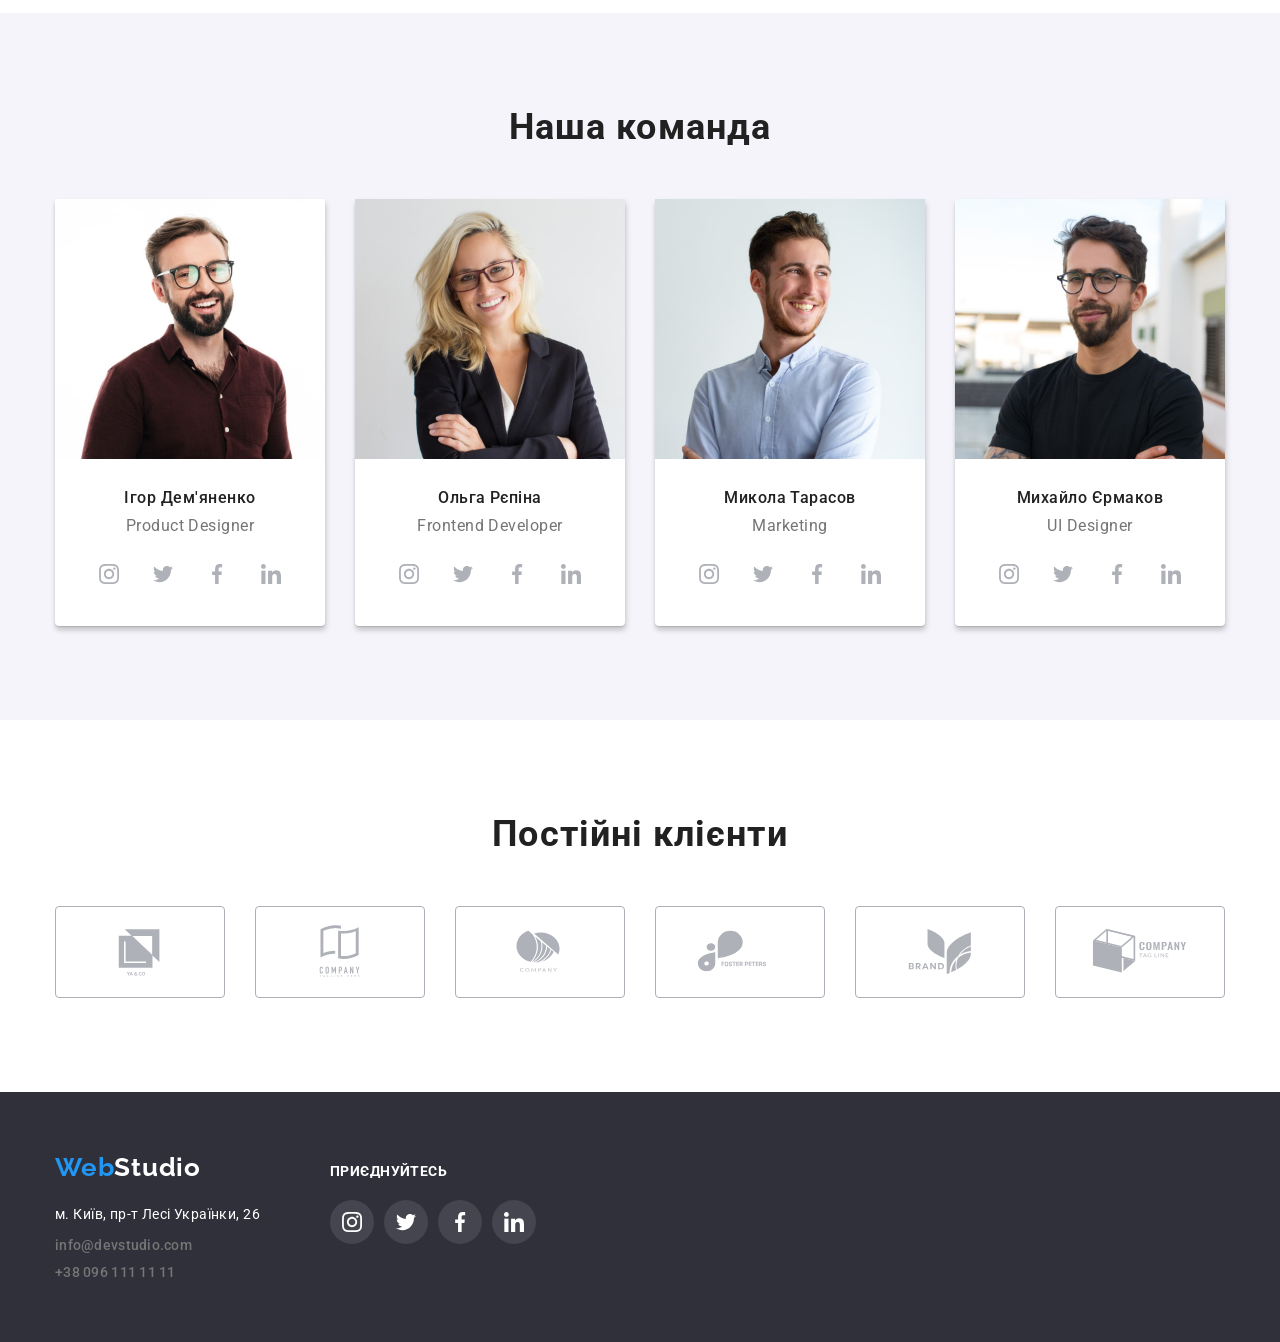
==== commit 6de8e376: "Fixed bugs" ====
--- a/index.html
+++ b/index.html
@@ -96,13 +96,13 @@
                 <h2 class="all-titles">Чим ми займаємося</h2>
                 <ul class="work-img-container">
                     <li>
-                        <img class="work-img" src="./images/about/img0.jpg" alt="фото людина друкує на комп'ютері" width="370px" height="294px">
+                        <img class="work-img" src="./images/about/img0.jpg" alt="фото людина друкує на комп'ютері" width="370" height="294">
                     </li>
                     <li>
-                        <img class="work-img" src="./images/about/img1.jpg" alt="фото людина друкує на комп'ютері і дивиться на смартфон" width="370px" height="294px">
+                        <img class="work-img" src="./images/about/img1.jpg" alt="фото людина друкує на комп'ютері і дивиться на смартфон" width="370" height="294">
                     </li>
                     <li>
-                        <img class="work-img" src="./images/about/img2.jpg" alt="фото людина малює на планшеті" width="370px" height="294px">
+                        <img class="work-img" src="./images/about/img2.jpg" alt="фото людина малює на планшеті" width="370" height="294">
                     </li>
                 </ul>
             </div>
@@ -113,7 +113,7 @@
                 <h2 class="all-titles">Наша команда</h2>
                 <ul class="list menu-team">
                     <li class="team-cards">
-                        <img class="team-img" src="./images/team/igor.jpg" alt="Фото Ігор Дем'яненко" width="270px" height="260px"/>
+                        <img class="team-img" src="./images/team/igor.jpg" alt="Фото Ігор Дем'яненко" width="270" height="260"/>
                         <div class="team-subscription">
                             <h3 class="team-title">Ігор Дем'яненко</h3>
                             <p class="team-paragraph" lang="en">Product Designer</p>
@@ -150,7 +150,7 @@
                         </div>
                     </li>
                     <li class="team-cards">
-                        <img class="team-img" src="./images/team/olga.jpg" alt="Фото Ольга Рєпіна" width="270px" height="260px"/>
+                        <img class="team-img" src="./images/team/olga.jpg" alt="Фото Ольга Рєпіна" width="270" height="260"/>
                         <div class="team-subscription">
                             <h3 class="team-title">Ольга Рєпіна</h3>
                             <p class="team-paragraph" lang="en">Frontend Developer</p>
@@ -187,7 +187,7 @@
                         </div>
                     </li>
                     <li class="team-cards">
-                        <img class="team-img" src="./images/team/nikolay.jpg" alt="Фото Микола Тарасов" width="270px" height="260px"/>
+                        <img class="team-img" src="./images/team/nikolay.jpg" alt="Фото Микола Тарасов" width="270" height="260"/>
                         <div class="team-subscription">
                             <h3 class="team-title">Микола Тарасов</h3>
                             <p class="team-paragraph" lang="en">Marketing</p>
@@ -224,7 +224,7 @@
                         </div>                        
                     </li>
                     <li class="team-cards">
-                        <img class="team-img" src="./images/team/mixail.jpg" alt="Фото Михайло Єрмаков" width="270px" height="260px"/>
+                        <img class="team-img" src="./images/team/mixail.jpg" alt="Фото Михайло Єрмаков" width="270" height="260"/>
                         <div class="team-subscription">
                             <h3 class="team-title">Михайло Єрмаков</h3>
                             <p class="team-paragraph" lang="en">UI Designer</p>
--- a/css/styles.css
+++ b/css/styles.css
@@ -139,8 +139,6 @@
     color: var(--quaternary-text-color);
 }
 
- 
-
 .contact {
     display: flex;
     align-items: center;
@@ -187,10 +185,11 @@
 .background {
     background-image: linear-gradient(rgba(47,
         48, 58, 0.4),rgba(47, 48, 58, 0.4)), url('../images/bg.jpg');
-    background: #C4C4C4;
+    background-color: #C4C4C4;
     background-size: cover;
     background-position: center;
     background-repeat: no-repeat;
+
 }
 
 .hero-title {
@@ -335,7 +334,7 @@
 }
 
 .team-cards {
-    background: var(--primary-background: #FFFFFF;)
+    background-color: var(--primary-background);
     flex-basis: calc((100% - 90px)/4);
     box-shadow: 0px 1px 1px rgba(0, 0, 0, 0.12), 0px 4px 4px rgba(0, 0, 0, 0.06), 1px 4px 6px rgba(0, 0, 0, 0.16);
     border-radius: 0px 0px 4px 4px;
@@ -536,18 +535,15 @@
     line-height: 1.62;
     text-align: center;
     letter-spacing: 0.03em;
-    background: #F5F4FA;
+    background-color: #F5F4FA;
     border-radius: 4px;
-}
-
-
+    border: none;
+}
+
+.menu-btn:hover,
 .menu-btn:focus {
-    color: var(--ternary-text-color);
-    background: var(--ternary-bacground);
-}
-
-.menu-btn:hover {
-    background: var(--ternary-bacground);
+    color: #FFFFFF;
+    background-color: var(--ternary-bacground);
     box-shadow: 0px 3px 1px rgba(0, 0, 0, 0.1), 0px 1px 2px rgba(0, 0, 0, 0.08), 0px 2px 2px rgba(0, 0, 0, 0.12);
 }
 
@@ -559,10 +555,12 @@
 
 .portfolio-cards {
     flex-basis: calc((100% - 60px) / 3);
-}
-
-.portfolio-cards-link:hover,
-.portfolio-cards-link:focus {
+    background-color: #FFFFFF;
+    border: 1px solid #EEEEEE;
+}
+
+.portfolio-cards:hover,
+.portfolio-cards:focus {
     box-shadow: 0px 1px 1px rgba(0, 0, 0, 0.12), 0px 4px 4px rgba(0, 0, 0, 0.06), 1px 4px 6px rgba(0, 0, 0, 0.16);
 }
 
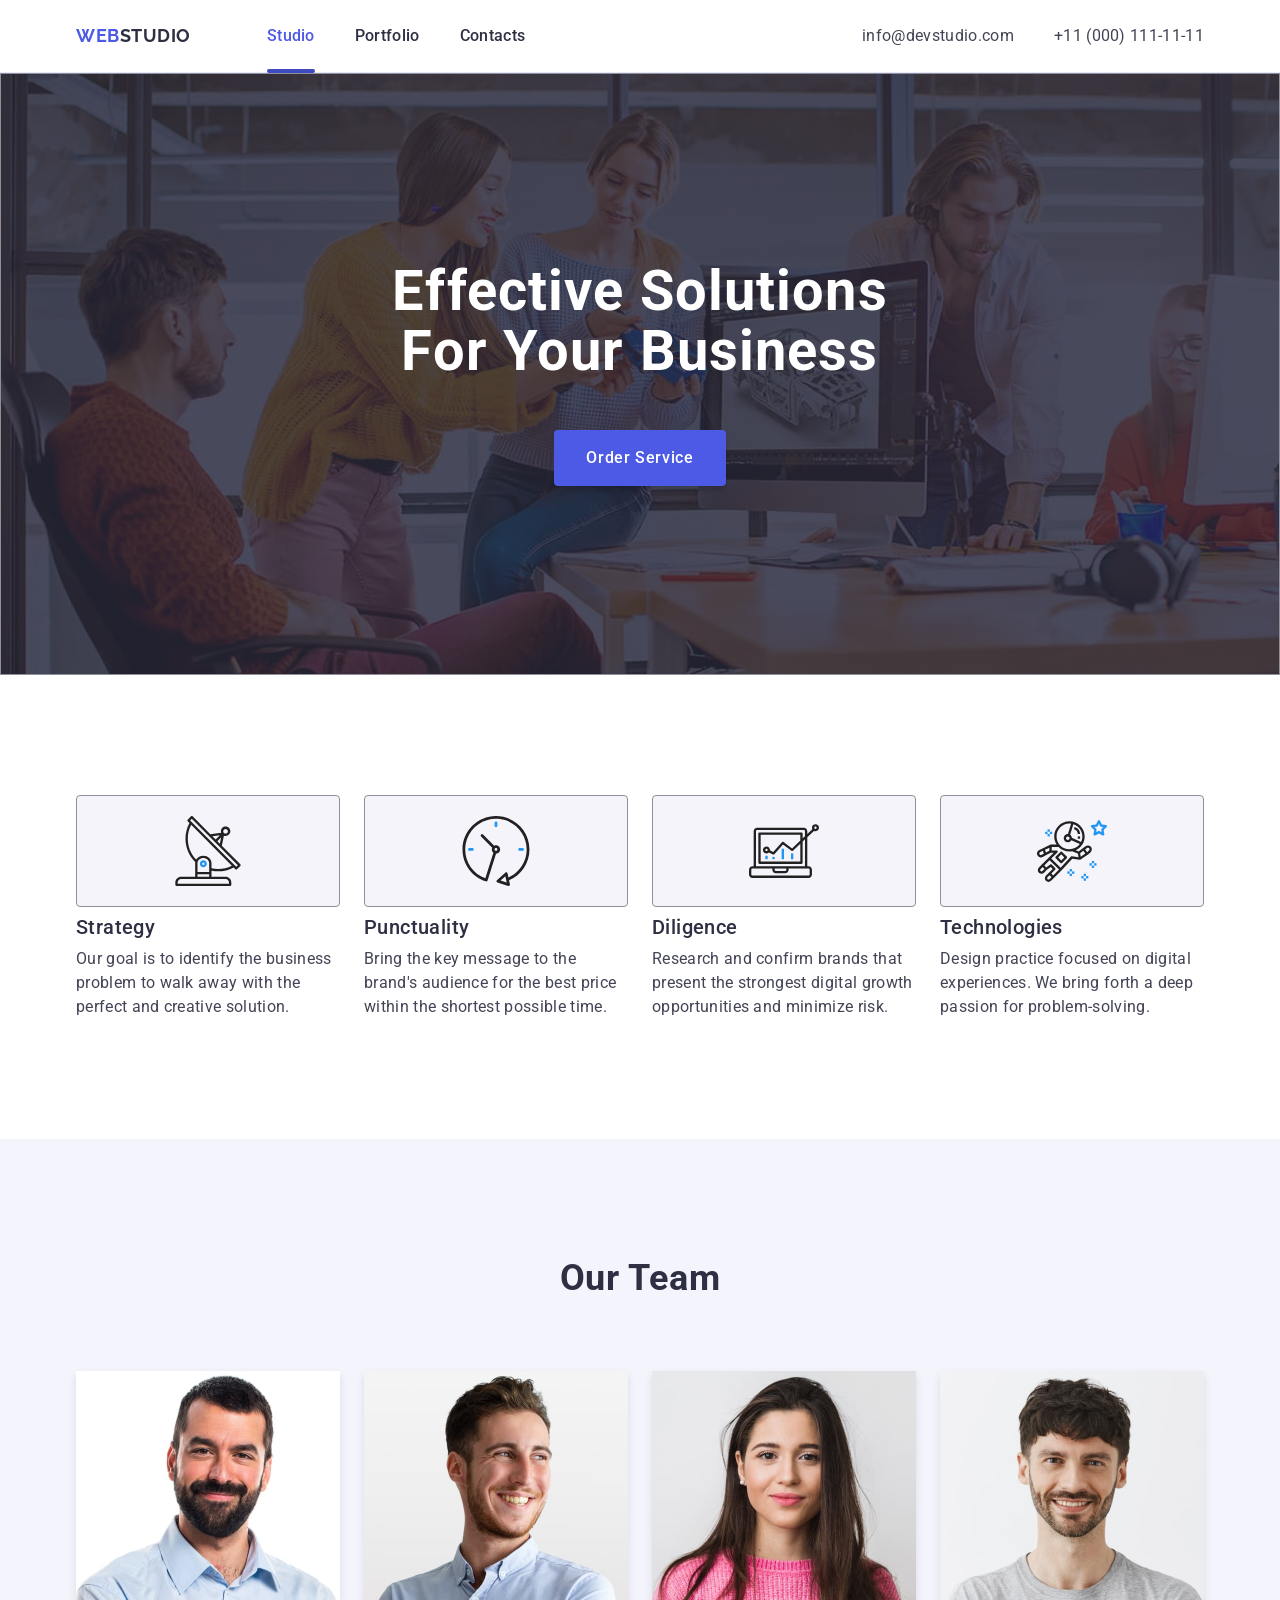
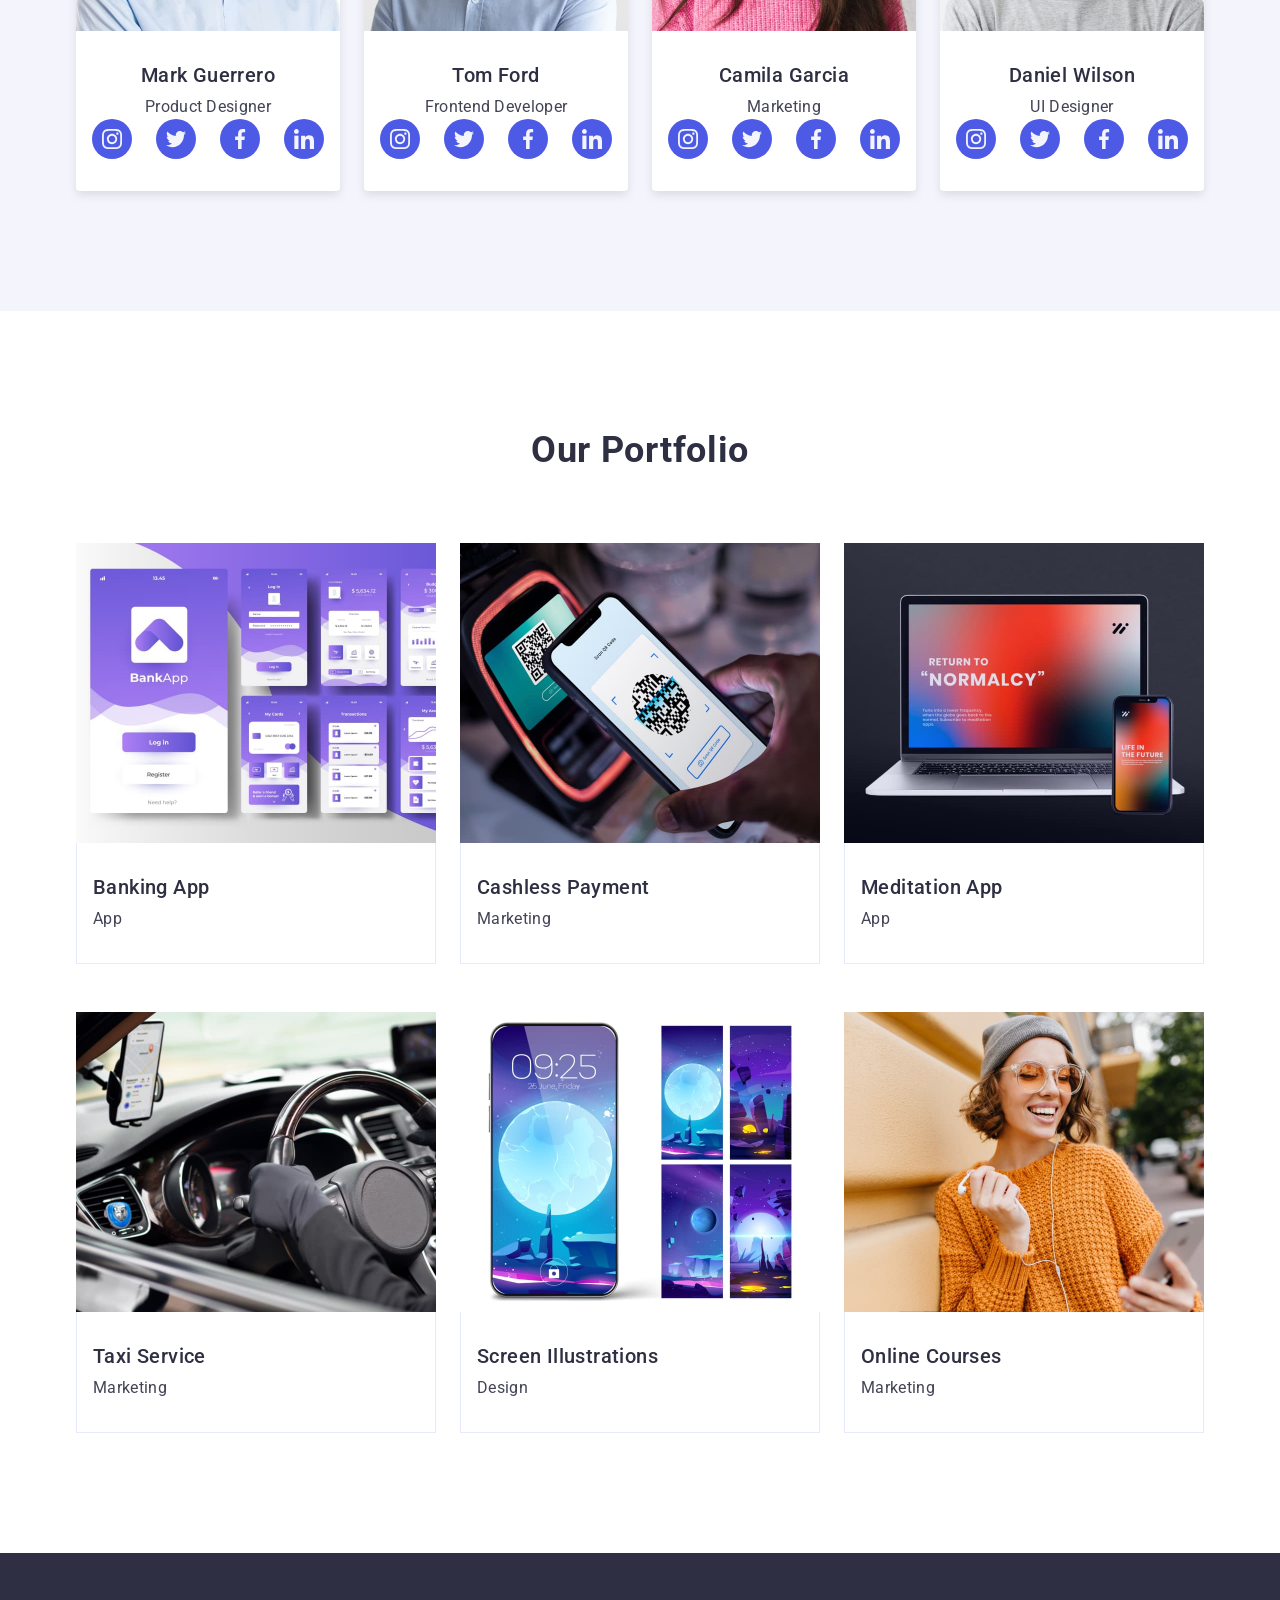
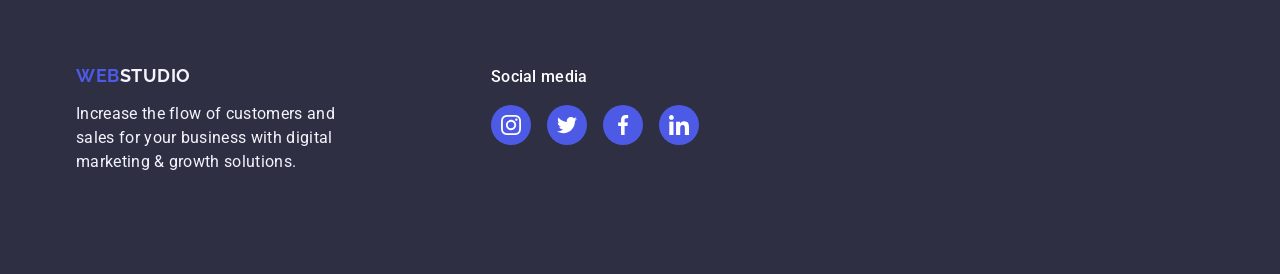
==== commit 9e8b794d: "add files" ====
--- a/index.html
+++ b/index.html
@@ -1,372 +1,499 @@
 <!DOCTYPE html>
-<html lang="uk">
-
-<head>
+<html lang="en">
+  <head>
     <meta charset="UTF-8" />
     <meta http-equiv="X-UA-Compatible" content="IE=edge" />
     <meta name="viewport" content="width=device-width, initial-scale=1.0" />
-    <title>Студія</title>
-    <link rel="stylesheet" href="https://cdn.jsdelivr.net/npm/modern-normalize@1.1.0/modern-normalize.min.css">
+    <title>Studio</title>
+    <link
+      rel="stylesheet"
+      href="https://cdn.jsdelivr.net/npm/modern-normalize@1.1.0/modern-normalize.min.css"
+    />
     <link rel="preconnect" href="https://fonts.googleapis.com" />
     <link rel="preconnect" href="https://fonts.gstatic.com" crossorigin />
-    <link href="https://fonts.googleapis.com/css2?family=Raleway:wght@700&family=Roboto:wght@400;500;700;900&display=swap" rel="stylesheet" />
+    <link
+      href="https://fonts.googleapis.com/css2?family=Raleway:wght@700&family=Roboto:wght@400;500;700&display=swap"
+      rel="stylesheet"
+    />
     <link rel="stylesheet" href="./css/styles.css" />
-</head>
-
-<body>
-    <!-- HEADER-->
+  </head>
+
+  <body>
+    <!-- HEADER -->
     <header class="header">
-        <div class="page-header container">
-            <nav class="page-nav">
-                <a class="logo logo-link link" href="index.html" lang="en">Web<span class="logo-heater">Studio</span></a>
-                <ul class="menu list">
-                    <li class="menu-item"><a class="menu-link  current" href="index.html">Студія</a></li>
-                    <li class="menu-item"><a class="menu-link" href="portfolio.html">Портфоліо</a></li>
-                    <li class="menu-item"><a class="menu-link" href="contact.html">Контакты</a></li>
-                </ul>
-            </nav>
-            <ul class="list contact">
-                <li class="menu-contact">
-                    <a class="contact-list link contact-mail" href="mailto:info@devstudio.com"><svg class="contact-icon" width="16" height="12">
-                        <use href="./images/sprite.svg#icon-mail"></use>
-                    </svg>info@devstudio.com</a>
-                </li>
-                <li class="menu-contact">
-                    <a class="contact-list link" href="tel:+380961111111"><svg class="contact-icon" width="10" height="16">
-                        <use href="./images/sprite.svg#icon-tel"></use>
-                    </svg>+38 096 111 11 11</a>
-                </li>
-            </ul>
-        </div>
+      <div class="header-menu container">
+        <nav class="header-nav">
+          <a class="logo logo-link link" href="index.html" lang="en"
+            >Web<span class="logo-heater">Studio</span></a
+          >
+          <ul class="menu list link">
+            <li class="menu-item">
+              <a class="menu-link current" href="./index.html">Studio</a>
+            </li>
+            <li class="menu-item">
+              <a class="menu-link" href="#">Portfolio</a>
+            </li>
+            <li class="menu-item">
+              <a class="menu-link" href="#">Contacts</a>
+            </li>
+          </ul>
+        </nav>
+
+        <address class="contact link">
+          <ul class="contact-menu list">
+            <li class="contact-item">
+              <a class="contact-list" href="mailto:info@devstudio.com"
+                >info@devstudio.com</a
+              >
+            </li>
+            <li class="contact-item">
+              <a class="contact-list" href="tel:+110001111111"
+                >+11 (000) 111-11-11</a
+              >
+            </li>
+          </ul>
+        </address>
+      </div>
     </header>
+
     <!--MAIN-->
     <main>
-        <!--HERO-->
-        <section class="hero background">
-            <h1 class="hero-title">ЕФЕКТИВНІ РІШЕННЯ ДЛЯ<br>ВАШОГО БІЗНЕСУ</h1>
-            <button class="modal-btn modal-btn-container" type="button">Замовити послугу</button>
-        </section>
-        <!--ABOUT-->
-        <section class="section">
-            <div class="container">
-                <h2 class="visually-hidden"></h2>
-                <ul class="about-list list">
-                    <li class="about-list-item">
-                        <div class="about-list-container">
-                            <svg width="70" height="70" class="about-list-icon">
-                                <use href="./images/sprite.svg#icon-antenna"></use>
-                            </svg>
-                        </div>                        
-                        <h3 class="about-title-item">УВАГА ДО ДЕТАЛЕЙ</h3>
-                        <p class="about-paragraph">Ідейні міркування, і навіть початок повсякденної роботи з формування позиції.</p>
-                    </li>
-                    <li class="about-list-item">
-                        <div class="about-list-container">
-                            <svg width="70" height="70" class="about-list-icon">
-                                <use href="./images/sprite.svg#icon-clock"></use>
-                            </svg>
-                        </div>                      
-                        <h3 class="about-title-item">ПУНКТУАЛЬНІСТЬ</h3>
-                        <p class="about-paragraph">Завдання організації, особливо рамки і місце навчання кадрів тягне у себе.</p>
-                    </li>
-                    <li class="about-list-item">
-                        <div class="about-list-container"> 
-                            <svg width="70" height="70" class="about-list-icon">
-                            <use href="./images/sprite.svg#icon-diagram"></use>
-                        </svg>
-                        </div>
-                        <h3 class="about-title-item">ПЛАНУВАННЯ</h3>
-                        <p class="about-paragraph">Так само консультація з широким активом значною мірою зумовлює.</p>
-                    </li>
-                    <li class="about-list-item">
-                        <div class="about-list-container">
-                            <svg width="70" height="70" class="about-list-icon">
-                                <use href="./images/sprite.svg#icon-astronaut"></use>
-                            </svg>
-                        </div>                        
-                        <h3 class="about-title-item">СУЧАСНІ ТЕХНОЛОГІЇ</h3>
-                        <p class="about-paragraph">Значимість цих проблем настільки очевидна, що реалізація планових завдань.</p>
-                    </li>
+      <!--HERO-->
+      <section class="hero background">
+        <div class="container">
+          <h1 class="hero-title">Effective Solutions<br />for Your Business</h1>
+          <button class="modal-btn" type="button">Order Service</button>
+        </div>
+      </section>
+
+      <!-- ABOUT -->
+      <section class="section">
+        <div class="container">
+          <h2 class="visually-hidden">Features</h2>
+          <ul class="about-list list">
+            <li class="about-item">
+              <div class="about-item-container">
+                <svg width="70" height="70" lass="about-list-icon">
+                  <use href="./images/sprite.svg#icon-antenna"></use>
+                </svg>
+              </div>
+              <h3 class="about-title">Strategy</h3>
+              <p class="about-paragraph">
+                Our goal is to identify the business problem to walk away with
+                the perfect and creative solution.
+              </p>
+            </li>
+            <li class="about-item">
+              <div class="about-item-container">
+                <svg width="70" height="70" class="about-list-icon">
+                  <use href="./images/sprite.svg#icon-clock"></use>
+                </svg>
+              </div>
+              <h3 class="about-title">Punctuality</h3>
+              <p class="about-paragraph">
+                Bring the key message to the brand's audience for the best price
+                within the shortest possible time.
+              </p>
+            </li>
+            <li class="about-item">
+              <div class="about-item-container">
+                <svg width="70" height="70" class="about-list-icon">
+                  <use href="./images/sprite.svg#icon-diagram"></use>
+                </svg>
+              </div>
+              <h3 class="about-title">Diligence</h3>
+              <p class="about-paragraph">
+                Research and confirm brands that present the strongest digital
+                growth opportunities and minimize risk.
+              </p>
+            </li>
+            <li class="about-item">
+              <div class="about-item-container">
+                <svg width="70" height="70" lass="about-list-icon">
+                  <use href="./images/sprite.svg#icon-astronaut"></use>
+                </svg>
+              </div>
+              <h3 class="about-title">Technologies</h3>
+              <p class="about-paragraph">
+                Design practice focused on digital experiences. We bring forth a
+                deep passion for problem-solving.
+              </p>
+            </li>
+          </ul>
+        </div>
+      </section>
+
+      <!-- TEAM-->
+      <section class="team section">
+        <div class="container">
+          <h2 class="section-title">Our Team</h2>
+          <ul class="team-menu list">
+            <li class="team-list">
+              <img
+                class="team-img"
+                src="./images/team/mark.jpg"
+                alt="Photo Mark Guerrero"
+                width="264"
+                height="260"
+              />
+              <div class="team-subscription">
+                <h3 class="team-name">Mark Guerrero</h3>
+                <p class="team-paragraph">Product Designer</p>
+                <ul class="social-list list">
+                  <li class="social-list-item">
+                    <a class="social-list-link" href="">
+                      <svg width="20" height="20" class="social-list-icon">
+                        <use href="./images/sprite.svg#icon-instagram"></use>
+                      </svg>
+                    </a>
+                  </li>
+                  <li class="social-list-item">
+                    <a class="social-list-link" href="">
+                      <svg width="20" height="20" class="social-list-icon">
+                        <use href="./images/sprite.svg#icon-twitter"></use>
+                      </svg>
+                    </a>
+                  </li>
+                  <li class="social-list-item">
+                    <a class="social-list-link" href="">
+                      <svg width="20" height="20" class="social-list-icon">
+                        <use href="./images/sprite.svg#icon-facebook"></use>
+                      </svg>
+                    </a>
+                  </li>
+                  <li class="social-list-item">
+                    <a class="social-list-link" href="">
+                      <svg width="20" height="20" class="social-list-icon">
+                        <use href="./images/sprite.svg#icon-linkedin"></use>
+                      </svg>
+                    </a>
+                  </li>
                 </ul>
-            </div>
-        </section>
-                <!--WORK-->
-        <section class="section work-section">
-            <div class="container">
-                <h2 class="all-titles">Чим ми займаємося</h2>
-                <ul class="work-img-container">
-                    <li>
-                        <img class="work-img" src="./images/about/img0.jpg" alt="фото людина друкує на комп'ютері" width="370" height="294">
-                    </li>
-                    <li>
-                        <img class="work-img" src="./images/about/img1.jpg" alt="фото людина друкує на комп'ютері і дивиться на смартфон" width="370" height="294">
-                    </li>
-                    <li>
-                        <img class="work-img" src="./images/about/img2.jpg" alt="фото людина малює на планшеті" width="370" height="294">
-                    </li>
+              </div>
+            </li>
+            <li class="team-list">
+              <img
+                class="team-img"
+                src="./images/team/tom.jpg"
+                alt="Photo Tom Ford"
+                width="264"
+                height="260"
+              />
+              <div class="team-subscription">
+                <h3 class="team-name">Tom Ford</h3>
+                <p class="team-paragraph">Frontend Developer</p>
+                <ul class="social-list list">
+                  <li class="social-list-item">
+                    <a class="social-list-link" href="">
+                      <svg width="20" height="20" class="social-list-icon">
+                        <use href="./images/sprite.svg#icon-instagram"></use>
+                      </svg>
+                    </a>
+                  </li>
+                  <li class="social-list-item">
+                    <a class="social-list-link" href="">
+                      <svg width="20" height="20" class="social-list-icon">
+                        <use href="./images/sprite.svg#icon-twitter"></use>
+                      </svg>
+                    </a>
+                  </li>
+                  <li class="social-list-item">
+                    <a class="social-list-link" href="">
+                      <svg width="20" height="20" class="social-list-icon">
+                        <use href="./images/sprite.svg#icon-facebook"></use>
+                      </svg>
+                    </a>
+                  </li>
+                  <li class="social-list-item">
+                    <a class="social-list-link" href="">
+                      <svg width="20" height="20" class="social-list-icon">
+                        <use href="./images/sprite.svg#icon-linkedin"></use>
+                      </svg>
+                    </a>
+                  </li>
                 </ul>
-            </div>
-        </section>
-        <!--TEAM-->
-        <section class="section team-section">
-            <div class="container">
-                <h2 class="all-titles">Наша команда</h2>
-                <ul class="list menu-team">
-                    <li class="team-cards">
-                        <img class="team-img" src="./images/team/igor.jpg" alt="Фото Ігор Дем'яненко" width="270" height="260"/>
-                        <div class="team-subscription">
-                            <h3 class="team-title">Ігор Дем'яненко</h3>
-                            <p class="team-paragraph" lang="en">Product Designer</p>
-                            <ul class="social-list list">
-                                <li class="social-list-item">
-                                    <a class="social-list-link" href="">
-                                        <svg width="20" height="20" class="social-list-icon">
-                                            <use href="./images/sprite.svg#icon-instagram"></use>
-                                        </svg>
-                                    </a>
-                                </li>
-                                <li class="social-list-item">
-                                    <a class="social-list-link" href="">
-                                        <svg width="20" height="20" class="social-list-icon">
-                                            <use href="./images/sprite.svg#icon-twitter"></use>
-                                        </svg>
-                                    </a>
-                                </li>
-                                <li class="social-list-item">
-                                    <a class="social-list-link" href="">
-                                        <svg width="20" height="20" class="social-list-icon">
-                                            <use href="./images/sprite.svg#icon-facebook"></use>
-                                        </svg>
-                                    </a>
-                                </li>
-                                <li class="social-list-item">
-                                    <a class="social-list-link" href="">
-                                        <svg width="20" height="20" class="social-list-icon">
-                                            <use href="./images/sprite.svg#icon-linkedin"></use>
-                                        </svg>
-                                    </a>
-                                </li>
-                            </ul>
-                        </div>
-                    </li>
-                    <li class="team-cards">
-                        <img class="team-img" src="./images/team/olga.jpg" alt="Фото Ольга Рєпіна" width="270" height="260"/>
-                        <div class="team-subscription">
-                            <h3 class="team-title">Ольга Рєпіна</h3>
-                            <p class="team-paragraph" lang="en">Frontend Developer</p>
-                            <ul class="social-list list">
-                                <li class="social-list-item">
-                                    <a class="social-list-link" href="">
-                                        <svg width="20" height="20" class="social-list-icon">
-                                            <use href="./images/sprite.svg#icon-instagram"></use>
-                                        </svg>
-                                    </a>
-                                </li>
-                                <li class="social-list-item">
-                                    <a class="social-list-link" href="">
-                                        <svg width="20" height="20" class="social-list-icon">
-                                            <use href="./images/sprite.svg#icon-twitter"></use>
-                                        </svg>
-                                    </a>
-                                </li>
-                                <li class="social-list-item">
-                                    <a class="social-list-link" href="">
-                                        <svg width="20" height="20" class="social-list-icon">
-                                            <use href="./images/sprite.svg#icon-facebook"></use>
-                                        </svg>
-                                    </a>
-                                </li>
-                                <li class="social-list-item">
-                                    <a class="social-list-link" href="">
-                                        <svg width="20" height="20" class="social-list-icon">
-                                            <use href="./images/sprite.svg#icon-linkedin"></use>
-                                        </svg>
-                                    </a>
-                                </li>
-                            </ul>
-                        </div>
-                    </li>
-                    <li class="team-cards">
-                        <img class="team-img" src="./images/team/nikolay.jpg" alt="Фото Микола Тарасов" width="270" height="260"/>
-                        <div class="team-subscription">
-                            <h3 class="team-title">Микола Тарасов</h3>
-                            <p class="team-paragraph" lang="en">Marketing</p>
-                            <ul class="social-list list">
-                                <li class="social-list-item">
-                                    <a class="social-list-link" href="">
-                                        <svg width="20" height="20" class="social-list-icon">
-                                            <use href="./images/sprite.svg#icon-instagram"></use>
-                                        </svg>
-                                    </a>
-                                </li>
-                                <li class="social-list-item">
-                                    <a class="social-list-link" href="">
-                                        <svg width="20" height="20" class="social-list-icon">
-                                            <use href="./images/sprite.svg#icon-twitter"></use>
-                                        </svg>
-                                    </a>
-                                </li>
-                                <li class="social-list-item">
-                                    <a class="social-list-link" href="">
-                                        <svg width="20" height="20" class="social-list-icon">
-                                            <use href="./images/sprite.svg#icon-facebook"></use>
-                                        </svg>
-                                    </a>
-                                </li>
-                                <li class="social-list-item">
-                                    <a class="social-list-link" href="">
-                                        <svg width="20" height="20" class="social-list-icon">
-                                            <use href="./images/sprite.svg#icon-linkedin"></use>
-                                        </svg>
-                                    </a>
-                                </li>
-                            </ul>
-                        </div>                        
-                    </li>
-                    <li class="team-cards">
-                        <img class="team-img" src="./images/team/mixail.jpg" alt="Фото Михайло Єрмаков" width="270" height="260"/>
-                        <div class="team-subscription">
-                            <h3 class="team-title">Михайло Єрмаков</h3>
-                            <p class="team-paragraph" lang="en">UI Designer</p>
-                            <ul class="social-list list">
-                                <li class="social-list-item">
-                                    <a class="social-list-link" href="">
-                                        <svg width="20" height="20" class="social-list-icon">
-                                            <use href="./images/sprite.svg#icon-instagram"></use>
-                                        </svg>
-                                    </a>
-                                </li>
-                                <li class="social-list-item">
-                                    <a class="social-list-link" href="">
-                                        <svg width="20" height="20" class="social-list-icon">
-                                            <use href="./images/sprite.svg#icon-twitter"></use>
-                                        </svg>
-                                    </a>
-                                </li>
-                                <li class="social-list-item">
-                                    <a class="social-list-link" href="">
-                                        <svg width="20" height="20" class="social-list-icon">
-                                            <use href="./images/sprite.svg#icon-facebook"></use>
-                                        </svg>
-                                    </a>
-                                </li>
-                                <li class="social-list-item">
-                                    <a class="social-list-link" href="">
-                                        <svg width="20" height="20" class="social-list-icon">
-                                            <use href="./images/sprite.svg#icon-linkedin"></use>
-                                        </svg>
-                                    </a>
-                                </li>
-                            </ul>
-                        </div>                        
-                    </li>
+              </div>
+            </li>
+            <li class="team-list">
+              <img
+                class="team-img"
+                src="./images/team/camila.jpg"
+                alt="Photo Camila Garcia"
+                width="264"
+                height="260"
+              />
+              <div class="team-subscription">
+                <h3 class="team-name">Camila Garcia</h3>
+                <p class="team-paragraph">Marketing</p>
+                <ul class="social-list list">
+                  <li class="social-list-item">
+                    <a class="social-list-link" href="">
+                      <svg width="20" height="20" class="social-list-icon">
+                        <use href="./images/sprite.svg#icon-instagram"></use>
+                      </svg>
+                    </a>
+                  </li>
+                  <li class="social-list-item">
+                    <a class="social-list-link" href="">
+                      <svg width="20" height="20" class="social-list-icon">
+                        <use href="./images/sprite.svg#icon-twitter"></use>
+                      </svg>
+                    </a>
+                  </li>
+                  <li class="social-list-item">
+                    <a class="social-list-link" href="">
+                      <svg width="20" height="20" class="social-list-icon">
+                        <use href="./images/sprite.svg#icon-facebook"></use>
+                      </svg>
+                    </a>
+                  </li>
+                  <li class="social-list-item">
+                    <a class="social-list-link" href="">
+                      <svg width="20" height="20" class="social-list-icon">
+                        <use href="./images/sprite.svg#icon-linkedin"></use>
+                      </svg>
+                    </a>
+                  </li>
                 </ul>
-            </div>
-        </section>
-        <!--CLIENTS-->
-        <section class="section">
-            <div class="container">
-                <h2 class="all-titles">Постійні клієнти</h2>
-                <ul class="clients-list">
-                    <li class="clients-list-item">
-                        <a class="clients-list-link" href="">
-                            <svg width="106" height="60" class="clients-list-icon">
-                                <use href="./images/sprite.svg#Logo1"></use>
-                            </svg>
-                        </a>
-                    </li>
-                    <li class="clients-list-item">
-                        <a class="clients-list-link" href="">
-                            <svg width="106" height="60" class="clients-list-icon">
-                                <use href="./images/sprite.svg#Logo2"></use>
-                            </svg>
-                        </a>
-                    </li>
-                    <li class="clients-list-item">
-                        <a class="clients-list-link" href="">
-                            <svg width="106" height="60" class="clients-list-icon">
-                                <use href="./images/sprite.svg#Logo3"></use>
-                            </svg>
-                        </a>
-                    </li>
-                    <li class="clients-list-item">
-                        <a class="clients-list-link" href="">
-                            <svg width="106" height="60" class="clients-list-icon">
-                                <use href="./images/sprite.svg#Logo4"></use>
-                            </svg>
-                        </a>
-                    </li>
-                    <li class="clients-list-item">
-                        <a class="clients-list-link" href="">
-                            <svg width="106" height="60" class="clients-list-icon">
-                                <use href="./images/sprite.svg#Logo5"></use>
-                            </svg>
-                        </a>
-                    </li>
-                    <li class="clients-list-item">
-                        <a class="clients-list-link" href="">
-                            <svg width="106" height="60" class="clients-list-icon">
-                                <use href="./images/sprite.svg#Logo6"></use>
-                            </svg>
-                        </a>
-                    </li>
+              </div>
+            </li>
+            <li class="team-list">
+              <img
+                class="team-img"
+                src="./images/team/daniel.jpg"
+                alt="Photo Daniel Wilson"
+                width="264"
+                height="260"
+              />
+              <div class="team-subscription">
+                <h3 class="team-name">Daniel Wilson</h3>
+                <p class="team-paragraph">UI Designer</p>
+                <ul class="social-list list">
+                  <li class="social-list-item">
+                    <a class="social-list-link" href="">
+                      <svg width="20" height="20" class="social-list-icon">
+                        <use href="./images/sprite.svg#icon-instagram"></use>
+                      </svg>
+                    </a>
+                  </li>
+                  <li class="social-list-item">
+                    <a class="social-list-link" href="">
+                      <svg width="20" height="20" class="social-list-icon">
+                        <use href="./images/sprite.svg#icon-twitter"></use>
+                      </svg>
+                    </a>
+                  </li>
+                  <li class="social-list-item">
+                    <a class="social-list-link" href="">
+                      <svg width="20" height="20" class="social-list-icon">
+                        <use href="./images/sprite.svg#icon-facebook"></use>
+                      </svg>
+                    </a>
+                  </li>
+                  <li class="social-list-item">
+                    <a class="social-list-link" href="">
+                      <svg width="20" height="20" class="social-list-icon">
+                        <use href="./images/sprite.svg#icon-linkedin"></use>
+                      </svg>
+                    </a>
+                  </li>
                 </ul>
-            </div>
-        </section>
+              </div>
+            </li>
+          </ul>
+        </div>
+      </section>
+
+      <!--PORTFOLIO-->
+      <section class="portfolio section">
+        <div class="container">
+          <h2 class="section-title">Our Portfolio</h2>
+          <ul class="portfolio-menu list">
+            <li class="portfolio-cards">
+              <a href="" class="portfolio-link list link">
+                <div class="portfolio-link-wrapper">
+                  <img
+                    class="portfolio-img"
+                    src="./images/portfolio/banking_app.jpg"
+                    alt="Photo Banking App"
+                    width="360"
+                    height="300"
+                  />
+                  <p class="overlay">
+                    14 Stylish and User-Friendly App Design Concepts · Task
+                    Manager App · Calorie Tracker App · Exotic Fruit Ecommerce
+                    App · Cloud Storage App
+                  </p>
+                </div>
+                <div class="portfolio-subscription">
+                  <h3 class="portfolio-title list">Banking App</h3>
+                  <p class="portfolio-paragraph">App</p>
+                </div>
+              </a>
+            </li>
+            <li class="portfolio-cards">
+              <a href="" class="portfolio-link list link">
+                <div class="portfolio-link-wrapper">
+                  <img
+                    class="portfolio-img"
+                    src="./images/portfolio/cashless_payment.jpg"
+                    alt="Photo Cashless Payment"
+                    width="360"
+                    height="300"
+                  />
+                  <p class="overlay">
+                    14 Stylish and User-Friendly App Design Concepts · Task
+                    Manager App · Calorie Tracker App · Exotic Fruit Ecommerce
+                    App · Cloud Storage App
+                  </p>
+                </div>
+                <div class="portfolio-subscription">
+                  <h3 class="portfolio-title list">Cashless Payment</h3>
+                  <p class="portfolio-paragraph">Marketing</p>
+                </div>
+              </a>
+            </li>
+            <li class="portfolio-cards">
+              <a href="" class="portfolio-link list link">
+                <div class="portfolio-link-wrapper">
+                  <img
+                    class="portfolio-img"
+                    src="./images/portfolio/meditation_app.jpg"
+                    alt="Photo Meditation App"
+                    width="360"
+                    height="300"
+                  />
+                  <p class="overlay">
+                    14 Stylish and User-Friendly App Design Concepts · Task
+                    Manager App · Calorie Tracker App · Exotic Fruit Ecommerce
+                    App · Cloud Storage App
+                  </p>
+                </div>
+                <div class="portfolio-subscription">
+                  <h3 class="portfolio-title list">Meditation App</h3>
+                  <p class="portfolio-paragraph">App</p>
+                </div>
+              </a>
+            </li>
+            <li class="portfolio-cards">
+              <a href="" class="portfolio-link list link">
+                <div class="portfolio-link-wrapper">
+                  <img
+                    class="portfolio-img"
+                    src="./images/portfolio/taxi_service.jpg"
+                    alt="Photo Taxi Service"
+                    width="360"
+                    height="300"
+                  />
+                  <p class="overlay">
+                    14 Stylish and User-Friendly App Design Concepts · Task
+                    Manager App · Calorie Tracker App · Exotic Fruit Ecommerce
+                    App · Cloud Storage App
+                  </p>
+                </div>
+                <div class="portfolio-subscription">
+                  <h3 class="portfolio-title list">Taxi Service</h3>
+                  <p class="portfolio-paragraph">Marketing</p>
+                </div>
+              </a>
+            </li>
+            <li class="portfolio-cards">
+              <a href="" class="portfolio-link list link">
+                <div class="portfolio-link-wrapper">
+                  <img
+                    class="portfolio-img"
+                    src="./images/portfolio/screen_illustrations.jpg"
+                    alt="Photo Screen Illustrations"
+                    width="360"
+                    height="300"
+                  />
+                  <p class="overlay">
+                    14 Stylish and User-Friendly App Design Concepts · Task
+                    Manager App · Calorie Tracker App · Exotic Fruit Ecommerce
+                    App · Cloud Storage App
+                  </p>
+                </div>
+
+                <div class="portfolio-subscription">
+                  <h3 class="portfolio-title list">Screen Illustrations</h3>
+                  <p class="portfolio-paragraph">Design</p>
+                </div>
+              </a>
+            </li>
+            <li class="portfolio-cards">
+              <a href="" class="portfolio-link list link">
+                <div class="portfolio-link-wrapper">
+                  <img
+                    class="portfolio-img"
+                    src="./images/portfolio/online_courses.jpg"
+                    alt="Photo girl with phone and headphones"
+                    width="360"
+                    height="300"
+                  />
+                  <p class="overlay">
+                    14 Stylish and User-Friendly App Design Concepts · Task
+                    Manager App · Calorie Tracker App · Exotic Fruit Ecommerce
+                    App · Cloud Storage App
+                  </p>
+                </div>
+                <div class="portfolio-subscription">
+                  <h3 class="portfolio-title list">Online Courses</h3>
+                  <p class="portfolio-paragraph">Marketing</p>
+                </div>
+              </a>
+            </li>
+          </ul>
+        </div>
+      </section>
     </main>
+
     <!--FOOTER-->
     <footer class="footer">
-        <div class="footer-container container">
-            <div class="footer-list">
-                <a class="logo-link logo-footer-link link" href="index.html" lang="en">Web<span
-                        class="logo-footer">Studio</span></a>
-                <address>
-                    <ul class="list">
-                        <li class="adress-link"><a class="contact-adress list link" href="https://goo.gl/maps/ARjSeqXz5D1srHnS8"
-                                target="_blank" rel="noopener noreferrer">м. Київ, пр-т Лесі Українки, 26</a></li>
-                        <li class="adress-link"><a class="contact-list list link"
-                                href="mailto:info@devstudio.com">info@devstudio.com</a></li>
-                        <li class="adress-link"><a class="contact-list list link" href="tel:+380961111111">+38 096 111 11 11</a>
-                        </li>
-                    </ul>
-                </address>
-            </div>
-            
-            <div class="footer-social-container">
-                <p class="footer-paragraph">ПРИЄДНУЙТЕСЬ</p>
-                <ul class="footer-social-list list">
-                    <li class="footer-social-list-item">
-                        <a class="footer-social-list-link" href="">
-                            <svg width="20" height="20" class="footer-social-list-icon">
-                                <use href="./images/sprite.svg#icon-instagram"></use>
-                            </svg>
-                        </a>
-                    </li>
-                    <li class="footer-social-list-item">
-                        <a class="footer-social-list-link" href="">
-                            <svg width="20" height="20" class="footer-social-list-icon">
-                                <use href="./images/sprite.svg#icon-twitter"></use>
-                            </svg>
-                        </a>
-                    </li>
-                    <li class="footer-social-list-item">
-                        <a class="footer-social-list-link" href="">
-                            <svg width="20" height="20" class="footer-social-list-icon">
-                                <use href="./images/sprite.svg#icon-facebook"></use>
-                            </svg>
-                        </a>
-                    </li>
-                    <li class="footer-social-list-item">
-                        <a class="footer-social-list-link" href="">
-                            <svg width="20" height="20" class="footer-social-list-icon">
-                                <use href="./images/sprite.svg#icon-linkedin"></use>
-                            </svg>
-                        </a>
-                    </li>
-                </ul>
-            </div>
-        </div>
+      <div class="container footer-container">
+        <div class="footer-list">
+          <a class="logo-link logo-footer-link link" href="index.html" lang="en"
+            >Web<span class="logo-footer">Studio</span></a
+          >
+          <p class="footer-text">
+            Increase the flow of customers and<br />sales for your business with
+            digital<br />marketing & growth solutions.
+          </p>
+        </div>
+
+        <div class="footer-social-container">
+          <p class="footer-paragraph">Social media</p>
+          <ul class="footer-social-list list">
+            <li class="footer-social-list-item">
+              <a class="footer-social-list-link" href="">
+                <svg width="20" height="20" class="footer-social-list-icon">
+                  <use href="./images/sprite.svg#icon-instagram"></use>
+                </svg>
+              </a>
+            </li>
+            <li class="footer-social-list-item">
+              <a class="footer-social-list-link" href="">
+                <svg width="20" height="20" class="footer-social-list-icon">
+                  <use href="./images/sprite.svg#icon-twitter"></use>
+                </svg>
+              </a>
+            </li>
+            <li class="footer-social-list-item">
+              <a class="footer-social-list-link" href="">
+                <svg width="20" height="20" class="footer-social-list-icon">
+                  <use href="./images/sprite.svg#icon-facebook"></use>
+                </svg>
+              </a>
+            </li>
+            <li class="footer-social-list-item">
+              <a class="footer-social-list-link" href="">
+                <svg width="20" height="20" class="footer-social-list-icon">
+                  <use href="./images/sprite.svg#icon-linkedin"></use>
+                </svg>
+              </a>
+            </li>
+          </ul>
+        </div>
+      </div>
     </footer>
-</body>
-
-</html>+  </body>
+</html>
--- a/css/styles.css
+++ b/css/styles.css
@@ -1,596 +1,566 @@
 :root {
-    --primary-font: 'Roboto',sans-serif;
-    --secondary-font: 'Raleway', sans-serif;
-    --primary-text-color: #212121;
-    --secondary-text-color: #757575;
-    --ternary-text-color: #FFFFFF;
-    --quaternary-text-color: #2196F3;
-    --primary-background: #FFFFFF;
-    --secondary-background: #2F303A;
-    --ternary-bacground: #2196F3;
-    --quaternary-bacground: #000000;
-    --quinary-bacground: #F5F4FA;
-    --primary-color: #EEEEEE;
-    --secondary-color: #FFFFFF;
+  --main-font: 'Roboto', sans-serif;
+  --secondth-font: 'Raleway', sans-serif;
+  --main-text-color: #434455;
+  --secondth-text-color: #2e2f42;
+  --thirdth-text-color: #ffffff;
+  --fourth-text-color: #4d5ae5;
+  --fifth-text-color: #f4f4fd;
+  --sixth-text-color: #404bbf;
+  --main-background: #ffffff;
+  --secondth-background: #2e2f42;
+  --thirdth-background: #4d5ae5;
+  --fourth-background: #404bbf;
+  --sixth-background: #31d0aa;
+  --transition-duration-and-func: 250ms cubic-bezier(0.4, 0, 0.2, 1);
 }
 
 h1,
 h2,
 h3,
 p {
-    margin-top: 0;
-    margin-bottom: 0;
+  margin-top: 0;
+  margin-bottom: 0;
 }
 
 ul,
 ol {
-    margin: 0;
-    padding: 0;
-    list-style: none;
+  margin: 0;
+  padding: 0;
+  list-style: none;
 }
 
 img {
-    display: block;
-    max-width: 100%;
-    height: auto;
+  display: block;
+  max-width: 100%;
+  height: auto;
 }
 
 button {
-    cursor: pointer;
+  cursor: pointer;
 }
 
 .list {
-    list-style: none;
+  list-style: none;
 }
 
 .link {
-    text-decoration: none;
+  text-decoration: none;
 }
 
 .section {
-    padding-top: 94px;
-    padding-bottom: 94px;
+  padding-top: 120px;
+  padding-bottom: 120px;
 }
 
 .container {
-    width: 1200px;
-    margin-left: auto;
-    margin-right: auto;
-    padding-left: 15px;
-    padding-right: 15px;
-}
-
+  max-width: 1158px;
+  padding-left: 15px;
+  padding-right: 15px;
+  margin-left: auto;
+  margin-right: auto;
+}
+
+/* BODY */
 body {
-    font-family: var(--primary-font), sans-serif;
-    color: var(--primary-text-color);
-}
-
-/*text-decoration: underline;
-text-decoration-line: 1px;
-text-decoration-color: #2196F3;*/
-
-
-/* ============ INDEX.HTML==============*/
-
-/* BODY */
-
+  font-family: var(--main-font);
+  font-size: 14px;
+  letter-spacing: 0.03em;
+  color: var(--main-text-color);
+  background-color: var(--main-background);
+}
 /* ================= HEADER ================= */
-.page-header {
-    display: flex;
-    align-items: center;
-}
-
 .header {
-    border-bottom: 1px solid #ECECEC;
-}
-
-.page-nav {
-    display: flex;
-    align-items: center;
+  border-bottom: 1px solid #e7e9fc;
+}
+
+.header-menu {
+  display: flex;
+  align-items: center;
+  width: 1158px;
+  margin: 0 auto;
+  padding: 0 15px;
+}
+
+.header-nav {
+  display: flex;
+  align-items: center;
 }
 
 .logo {
-    margin-right: 93px;
-    padding-top: 24px;
-    padding-bottom: 25px;
+  margin-right: 76px;
 }
 
 .logo-link {
-    font-family: var(--secondary-font);
-    font-weight: 700;
-    font-size: 26px;
-    line-height: 1.19;
-    letter-spacing: 0.03em;
-    color: var(--quaternary-text-color);
-}
-
-.logo-heater{
-    color: var(--primary-text-color);
+  font-family: var(--secondth-font);
+  font-weight: 700;
+  font-size: 18px;
+  line-height: 1.17;
+  letter-spacing: 0.03em;
+  color: var(--fourth-text-color);
+  text-transform: uppercase;
+}
+
+.logo-heater {
+  color: var(--secondth-text-color);
 }
 
 .menu {
-    display: flex;
-    align-items: center;
+  display: flex;
+  align-items: center;
+  gap: 40px;
 }
 
 .menu-item:not(:last-child) {
-    margin-right: 50px;
+  margin-right: 0;
 }
 
 .menu-link {
-    font-weight: 500;
-    font-size: 14px;
-    line-height: 1.14;
-    letter-spacing: 0.02em;
-    color: var(--primary-text-color);
-    list-style: none;
-    text-decoration: none;
-    padding-top: 32px;
-    padding-bottom: 32px;
-    display: block;
-}
-
-.menu-link:hover, 
+  position: relative;
+  font-weight: 500;
+  font-size: 16px;
+  line-height: 1.5;
+  letter-spacing: 0.02em;
+  color: var(--secondth-text-color);
+  display: block;
+  list-style: none;
+  text-decoration: none;
+  padding: 24px 0;
+  transition: color var(--transition-duration-and-func);
+}
+
+.current::after {
+  content: '';
+  position: absolute;
+  display: block;
+  width: 100%;
+  height: 4px;
+  background-color: var(--fourth-background);
+  border-radius: 2px;
+  left: 0;
+  bottom: -1px;
+}
+
+.current {
+  display: block;
+  color: var(--sixth-text-color);
+}
+
+.menu-link:hover,
 .menu-link:focus {
-    color: var(--quaternary-text-color);
+  color: var(--sixth-text-color);
 }
 
 .menu-link.current {
-    color: var(--quaternary-text-color);
+  color: var(--fourth-text-color);
 }
 
 .contact {
-    display: flex;
-    align-items: center;
-    margin-left: auto;
-    padding-top: 32px;
-    padding-bottom: 32px;
-}
-
-.menu-contact:not(:last-child) {
-    margin-right: 50px;
+  margin-left: auto;
+}
+
+.contact-menu {
+  display: flex;
+  align-items: center;
+  gap: 40px;
+}
+
+.contact__item:not(:last-child) {
+  margin-right: 40px;
 }
 
 .contact-list {
-    font-style: normal;
-    font-weight: 500;
-    font-size: 14px;
-    line-height: 1.14;
-    letter-spacing: 0.02em;
-    color: var(--secondary-text-color);
+  font-size: 16px;
+  line-height: 1.5;
+  letter-spacing: 0.02em;
+  color: var(--main-text-color);
+  font-style: normal;
+  text-decoration: none;
+  transition: color var(--transition-duration-and-func);
 }
 
 .contact-list:hover,
 .contact-list:focus {
-    color: var(--quaternary-text-color);
-}
-
-.contact-icon {
-    fill: currentColor;
-    margin-right: 10px;
-}
+  color: var(--sixth-text-color);
+}
+
 /* ================= /HEADER  ================= */
 
 /* =================  MAIN  ================= */
 
 /*  ================= HERO  ================= */
 .hero {
-    padding: 200px 0;
-    text-align: center;
-    max-width: 1600px;
-    margin-left: auto;
-    margin-right: auto;
+  padding: 188px 0;
+  text-align: center;
+  border: 1px solid #8e8f99;
 }
 
 .background {
-    background-image: linear-gradient(rgba(47,
-        48, 58, 0.4),rgba(47, 48, 58, 0.4)), url('../images/bg.jpg');
-    background-color: #C4C4C4;
-    background-size: cover;
-    background-position: center;
-    background-repeat: no-repeat;
-
+  background: #2e2f42;
+  background-image: linear-gradient(
+      rgba(46, 47, 66, 0.7),
+      rgba(46, 47, 66, 0.7)
+    ),
+    url('../images/bg.jpg');
+  background-repeat: no-repeat;
+  background-position: border-box;
+  background-size: cover;
+  max-width: 1440px;
+  margin-left: auto;
+  margin-right: auto;
 }
 
 .hero-title {
-    font-weight: 900;
-    font-size: 44px;
-    line-height: 1.5;
-    letter-spacing: 0.06em;
-    text-transform: uppercase;
-    text-align: center;
-    color: var(--ternary-text-color);
-    margin-bottom: 30px;
-}
-
-.modal-btn-container {
-    padding-top: 30px;
-    padding-bottom: 200px;
-    padding-left: auto;
-    padding-right: auto;
+  max-width: 496px;
+  font-weight: 700;
+  font-size: 56px;
+  line-height: 1.07;
+  letter-spacing: 0.02em;
+  text-transform: capitalize;
+  color: var(--thirdth-text-color);
+  text-align: center;
+  margin-left: auto;
+  margin-right: auto;
+  margin-bottom: 48px;
 }
 
 .modal-btn {
-    margin-left: auto;
-    margin-right: auto;
-    padding-top: 10px;
-    padding-bottom: 10px;
-    padding-left: 32px;
-    padding-right: 32px;
-    font-weight: 700;
-    font-size: 16px;
-    line-height: 1.87;
-    display: flex;
-    align-items: center;
-    text-align: center;
-    letter-spacing: 0.06em;
-    color: var(--ternary-text-color);
-    background: var(--ternary-bacground);
-    border-style: none;
+  font-weight: 500;
+  font-size: 16px;
+  line-height: 1.5;
+  letter-spacing: 0.04em;
+  color: var(--thirdth-text-color);
+  background-color: var(--thirdth-background);
+  cursor: pointer;
+  display: flex;
+  min-width: 169px;
+  height: 56px;
+  align-items: center;
+  text-align: center;
+  margin-left: auto;
+  margin-right: auto;
+  padding-top: 10px;
+  padding-bottom: 10px;
+  padding-left: 32px;
+  padding-right: 32px;
+  border-radius: 4px;
+  border: none;
+  box-shadow: 0px 4px 4px rgba(0, 0, 0, 0.15);
+  transition: background-color var(--transition-duration-and-func);
 }
 
 .modal-btn:hover,
 .modal-btn:focus {
-    border: 1px solid #2196F3;
-    box-shadow: 0px 4px 4px rgba(0, 0, 0, 0.15);
-    border-radius: 4px;
+  background-color: var(--fourth-background);
 }
 /*  ================= /HERO  ================= */
 
 /*  ================= ABOUT  ================= */
-
 .visually-hidden {
-    position: absolute;
-    white-space: nowrap;
-    width: 1px;
-    height: 1px;
-    overflow: hidden;
-    border: 0;
-    padding: 0;
-    clip: rect(0 0 0 0);
-    clip-path: inset(50%);
-    margin: -1px;
+  position: absolute;
+  width: 1px;
+  height: 1px;
+  margin: -1px;
+  border: 0;
+  padding: 0;
+  white-space: nowrap;
+  clip-path: inset(100%);
+  clip: rect(0, 0, 0, 0);
+  overflow: hidden;
+}
+
+.about-list {
+  display: flex;
+  justify-content: center;
+  gap: 24px;
+}
+
+.about-item {
+  flex-basis: calc((100% - 72px) / 4);
+  border-radius: 0 0 4px 4px;
+}
+
+.about-item-container {
+  display: flex;
+  justify-content: center;
+  align-items: center;
+  list-style: none;
+  width: 264px;
+  height: 112px;
+  background-color: #f5f4fa;
+  border: 1px solid #8e8f99;
+  border-radius: 4px;
+  margin-bottom: 8px;
 }
 
 .about-title {
-    display: none;
-}
-
-.about-list {
-    display: flex;
-    justify-content: center;
-    gap: 30px;
-}
-
-.about-list-container { 
-    display: flex;
-    justify-content: center;
-    align-items: center;
-    width: 270px;
-    height: 120px;
-    background: #F5F4FA;
-    border-radius: 4px;
-    margin-bottom: 30px;
-}
-
-.about-title-item {
-    
-    font-weight: 700;
-    font-size: 14px;
-    line-height: 1.14;
-    letter-spacing: 0.03em;
-    text-transform: uppercase;
-    color: var(--primary-text-color);
-    margin-bottom: 10px;
+  font-weight: 500;
+  font-size: 20px;
+  line-height: 1.2;
+  letter-spacing: 0.02em;
+  text-transform: capitalize;
+  color: var(--secondth-text-color);
+  margin-bottom: 8px;
 }
 
 .about-paragraph {
-    font-size: 14px;
-    line-height: 1.71;
-    letter-spacing: 0.03em;
-    color: var(--secondary-text-color);
-}
-/*  ================= /ABOUT  =================*/
-
-/*  ================= WORK  =================*/
-.work-section {
-    padding-top: 0;
-}
-
-.work-container {
-    padding-top: 118px;
-    padding-bottom: 94px;
-    padding-left: auto;
-    padding-right: auto;
-}
-
-.all-titles {
-    font-weight: 700;
-    font-size: 36px;
-    line-height: 1.16;
-    text-align: center;
-    letter-spacing: 0.03em;
-    color: var(--primary-text-color);
-    margin-bottom: 50px;
-}
-
-.work-img-container {
-    display: flex;
-    align-items: center;
-    gap: 30px;
-}
-
-/*  ================= /WORK  =================*/
+  font-size: 16px;
+  line-height: 1.5;
+  letter-spacing: 0.02em;
+  color: var(--main-text-color);
+}
+/*  ================= /ABOUT  ================= */
 
 /* ================= TEAM  ================= */
-.team-section {
-    background: var(--quinary-bacground);
-}
-
-.menu-team {
-    display: flex;
-    align-items: center;
-    gap: 30px;
-}
-
-.team-cards {
-    background-color: var(--primary-background);
-    flex-basis: calc((100% - 90px)/4);
-    box-shadow: 0px 1px 1px rgba(0, 0, 0, 0.12), 0px 4px 4px rgba(0, 0, 0, 0.06), 1px 4px 6px rgba(0, 0, 0, 0.16);
-    border-radius: 0px 0px 4px 4px;
+.team {
+  padding: 120px 0;
+  background-color: var(--fifth-text-color);
+}
+
+.team-menu {
+  display: flex;
+  align-items: center;
+  justify-content: space-between;
+  gap: 24px;
+}
+
+.section-title {
+  font-weight: 700;
+  font-size: 36px;
+  line-height: 1.11;
+  letter-spacing: 0.02em;
+  text-transform: capitalize;
+  color: var(--secondth-text-color);
+  text-align: center;
+  margin-bottom: 72px;
+}
+
+.team-list {
+  background-color: var(--main-background);
+  border-radius: 0 0 4px 4px;
+  width: calc((100% - 3 * 24px) / 4);
+  overflow: hidden;
+  box-shadow: 0 4px 10px rgba(0, 0, 0, 0.1);
+}
+
+.team-img {
+  width: 100%;
+  height: auto;
 }
 
 .team-subscription {
-    padding-top: 30px;
-    padding-bottom: 30px;
-}
-
-.team-title {
-    font-weight: 500;
-    font-size: 16px;
-    line-height: 1.18;
-    text-align: center;
-    letter-spacing: 0.03em;
-    color: var(--primary-text-color);
-    margin-bottom: 10px;
-}
-
-.team-paragraph{
-    font-size: 16px;
-    line-height: 1.18;
-    text-align: center;
-    letter-spacing: 0.03em;
-    color: var(--secondary-text-color);
-    margin-bottom: 16px;
+  padding: 32px 0;
+  text-align: center;
+}
+
+.team-name {
+  font-weight: 500;
+  font-size: 20px;
+  line-height: 1.2;
+  letter-spacing: 0.02em;
+  color: var(--secondth-text-color);
+  margin-bottom: 8px;
+}
+
+.team-paragraph {
+  font-size: 16px;
+  line-height: 1.5;
+  letter-spacing: 0.02em;
+  color: var(--main-text-color);
 }
 
 .social-list {
-    display: flex;
-    justify-content: center;
-    gap: 10px;
+  display: flex;
+  justify-content: center;
+  gap: 24px;
 }
 
 .social-list-link {
-    display: flex;
-    justify-content: center;
-    align-items: center;
-    width: 44px;
-    height: 44px;
-    border-radius: 50%;
-    color: #AFB1B8;
-    background-color: var(--primary-background);
-    border: none;
+  display: flex;
+  justify-content: center;
+  align-items: center;
+  width: 40px;
+  height: 40px;
+  border-radius: 50%;
+  color: var(--thirdth-text-color);
+  background-color: var(--thirdth-background);
+  border: none;
+  transition: background-color var(--transition-duration-and-func),
+    fill var(--transition-duration-and-func);
 }
 
 .social-list-link:hover,
 .social-list-link:focus {
-    background: var(--ternary-bacground);
+  background-color: var(--fourth-background);
 }
 
 .social-list-link:hover .social-list-icon,
 .social-list-link:focus .social-list-icon {
-    fill: #FFFFFF;
+  fill: #f4f4fd;
 }
 
 .social-list-icon {
-    fill: #AFB1B8;
+  fill: #f4f4fd;
 }
 /* ================= /TEAM  ================= */
-/* ================= CLIENTS  ================= */
-.clients-list {
-    display: flex;
-    justify-content: center;
-    gap: 30px;
-}
-
-.clients-list-item {
-}
-
-.clients-list-link {
-    display: flex;
-    justify-content: center;
-    align-items: center;
-    width: 170px;
-    height: 92px;
-    border: 1px solid #AFB1B8;
-    border-radius: 4px;
-}
-
-.clients-list-link:hover .clients-list-icon,
-.clients-list-link:focus .clients-list-icon {
-    fill: #2196F3;
-}
-
-.clients-list-link:hover,
-.clients-list-link:focus {
-    border: 1px solid #2196F3;
-    border-radius: 4px;
-}
-
-
-.clients-list-icon {
-    fill: #AFB1B8;
-}
+
+/* ============ PORTFOLIO ============ */
+.portfolio {
+  padding: 120px 0;
+}
+
+.portfolio-menu {
+  display: flex;
+  flex-wrap: wrap;
+  column-gap: 24px;
+  row-gap: 48px;
+}
+
+.overlay {
+  position: absolute;
+  top: 0;
+  left: 0;
+  overflow: auto;
+  transform: translate(0, 100%);
+  transition: transform var(--transition-duration-and-func);
+
+  font-weight: 400;
+  font-size: 16px;
+  line-height: 1.5;
+  letter-spacing: 0.02em;
+  color: var(--fifth-text-color);
+  background-color: #9747ff;
+  width: 100%;
+  height: 100%;
+  padding-top: 40px;
+  padding-bottom: 40px;
+  padding-left: 32px;
+  padding-right: 32px;
+}
+
+.portfolio-cards {
+  flex-basis: calc((100% - 2 * 24px) / 3);
+  transition: box-shadow var(--transition-duration-and-func);
+}
+
+.portfolio-cards:hover {
+  box-shadow: 0px 1px 1px 1px rgba(46, 47, 66, 0.08),
+    0px 1px 1px 1px rgba(46, 47, 66, 0.16),
+    0px 1px 1px 1px rgba(46, 47, 66, 0.08);
+}
+
+.portfolio-link:hover .overlay,
+.portfolio-link:focus .overlay {
+  transform: translate(0, 0);
+}
+
+.portfolio-link {
+  display: block;
+}
+
+.portfolio-link-wrapper {
+  position: relative;
+  overflow: hidden;
+}
+
+.portfolio-subscription {
+  border: 1px solid #e7e9fc;
+  border-top: none;
+  padding: 32px 16px;
+}
+
+.portfolio-title {
+  font-weight: 500;
+  font-size: 20px;
+  line-height: 1.2;
+  letter-spacing: 0.02em;
+  color: var(--secondth-text-color);
+  margin-bottom: 8px;
+}
+
+.portfolio-paragraph {
+  font-size: 16px;
+  line-height: 1.5;
+  letter-spacing: 0.02em;
+  color: var(--main-text-color);
+}
+
+/* ============ /PORTFOLIO ============ */
+
 /*  ================= /MAIN  ================= */
-/* /BODY */
 
 /*  ================= FOOTER  ================= */
 .footer {
-    padding-top: 60px;
-    padding-bottom: 60px;
-    background: var(--secondary-background);
+  padding: 100px 0;
+  background-color: var(--secondth-background);
 }
 
 .footer-container {
-    display: flex;
-    align-items: baseline;
+  display: flex;
+  align-items: baseline;
 }
 
 .footer-list {
-    margin-right: 70px;
+  display: block;
+  margin-right: 156px;
+}
+
+.logo-footer {
+  color: var(--fifth-text-color);
 }
 
 .logo-footer-link {
-    display: block;
-    margin-bottom: 20px;
-}
-
-.logo-footer {
-    color: var(--ternary-text-color);
-}
-
-.adress-link:not(:last-child) {
-    margin-bottom: 9px;
-}
-
-.contact-adress {
-    font-style: normal;
-    font-size: 14px;
-    line-height: 1.71;
-    letter-spacing: 0.03em;
-    color: var(--ternary-text-color);
-}
-
-.contact-adress:hover,
-.contact-adress:focus {
-    color: var(--quaternary-text-color);
+  display: inline-block;
+  margin-bottom: 16px;
+}
+
+.footer-text {
+  max-width: 264px;
+  font-size: 16px;
+  line-height: 1.5;
+  letter-spacing: 0.02em;
+  color: var(--fifth-text-color);
+}
+
+.footer-social-container {
+  margin-top: 12px;
 }
 
 .footer-paragraph {
-    font-weight: 700;
-    font-size: 14px;
-    line-height: 1.14;
-    letter-spacing: 0.03em;
-    text-transform: uppercase;
-    color: var(--ternary-text-color);
-    margin-bottom: 20px;
+  font-weight: 500;
+  font-size: 16px;
+  line-height: 1.5;
+  letter-spacing: 0.02em;
+  color: var(--thirdth-text-color);
+  margin-bottom: 16px;
 }
 
 .footer-social-list {
-    display: flex;
-    gap: 10px;
+  display: flex;
+  gap: 16px;
 }
 
 .footer-social-list-link {
-    display: flex;
-    justify-content: center;
-    align-items: center;
-    width: 44px;
-    height: 44px;
-    border-radius: 50%;
-    background-color: rgba(255, 255, 255, 0.1);
+  display: flex;
+  justify-content: center;
+  align-items: center;
+  width: 40px;
+  height: 40px;
+  border-radius: 50%;
+  color: var(--thirdth-text-color);
+  background-color: var(--thirdth-background);
+  transition: background-color var(--transition-duration-and-func);
 }
 
 .footer-social-list-link:hover,
 .footer-social-list-link:focus {
-    background: var(--ternary-bacground);
+  background-color: var(--sixth-background);
 }
 
 .footer-social-list-icon {
-    fill: #FFFFFF;
-}
-/*  ================= /FOOTER  =================*/
-/* ============ /INDEX.html ============ */
-
-/* ============ PORTFOLIO.html ============ */
-.button-menu {
-    justify-content: center;
-    display: flex;
-    align-items: center;
-    margin-bottom: 50px;
-}
-
-.button-menu-item:not(:last-child) {
-    margin-right: 8px;
-}
-
-
-.menu-btn {
-    padding-top: 8px;
-    padding-bottom: 8px;
-    padding-left: 22px;
-    padding-right: 22px;
-    font-weight: 500;
-    font-size: 16px;
-    line-height: 1.62;
-    text-align: center;
-    letter-spacing: 0.03em;
-    background-color: #F5F4FA;
-    border-radius: 4px;
-    border: none;
-}
-
-.menu-btn:hover,
-.menu-btn:focus {
-    color: #FFFFFF;
-    background-color: var(--ternary-bacground);
-    box-shadow: 0px 3px 1px rgba(0, 0, 0, 0.1), 0px 1px 2px rgba(0, 0, 0, 0.08), 0px 2px 2px rgba(0, 0, 0, 0.12);
-}
-
-.menu-portfolio {
-    display: flex;
-    flex-wrap: wrap;
-    gap: 30px;
-}
-
-.portfolio-cards {
-    flex-basis: calc((100% - 60px) / 3);
-    background-color: #FFFFFF;
-    border: 1px solid #EEEEEE;
-}
-
-.portfolio-cards:hover,
-.portfolio-cards:focus {
-    box-shadow: 0px 1px 1px rgba(0, 0, 0, 0.12), 0px 4px 4px rgba(0, 0, 0, 0.06), 1px 4px 6px rgba(0, 0, 0, 0.16);
-}
-
-.portfolio-subscription {
-    border: 1px solid #EEEEEE;
-    border-top: none;
-    padding-top: 20px;
-    padding-bottom: 20px;
-    padding-left: 24px;
-    padding-right: 24px;
-}
-
-.portfolio-title {
-    font-weight: 700;
-    font-size: 18px;
-    line-height: 2;
-    letter-spacing: 0.06em;
-    color: var(--primary-text-color);
-    text-decoration: none;
-    margin-bottom: 4px;
-}
-
-.portfolio-paragraph {
-    font-size: 16px;
-    line-height: 1.67;
-    letter-spacing: 0.03em;
-    color: var(--secondary-text-color);
-    text-decoration: none;
-}
-
-/* ============ /PORTFOLIO.html ============ */
-
-
+  fill: #ffffff;
+}
+
+/*  ================= /FOOTER  ================= */
+
+/* /BODY */
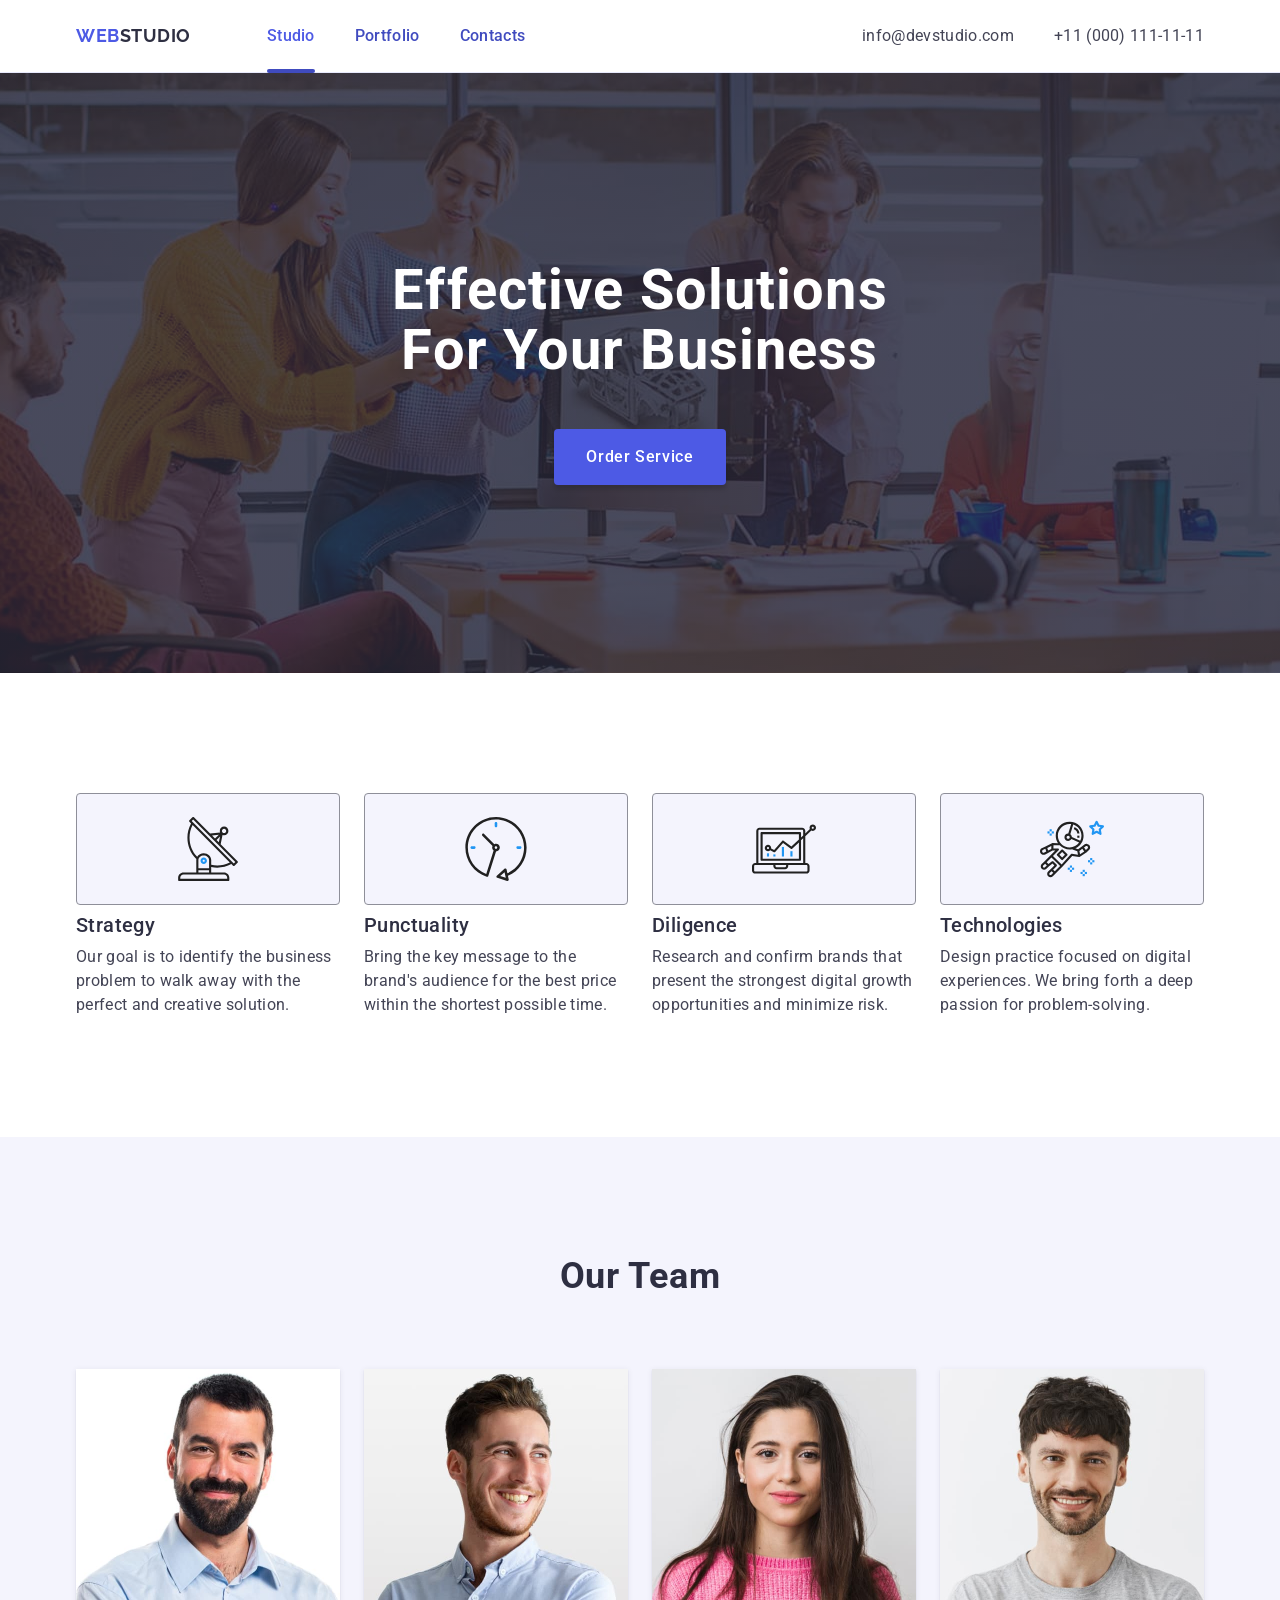
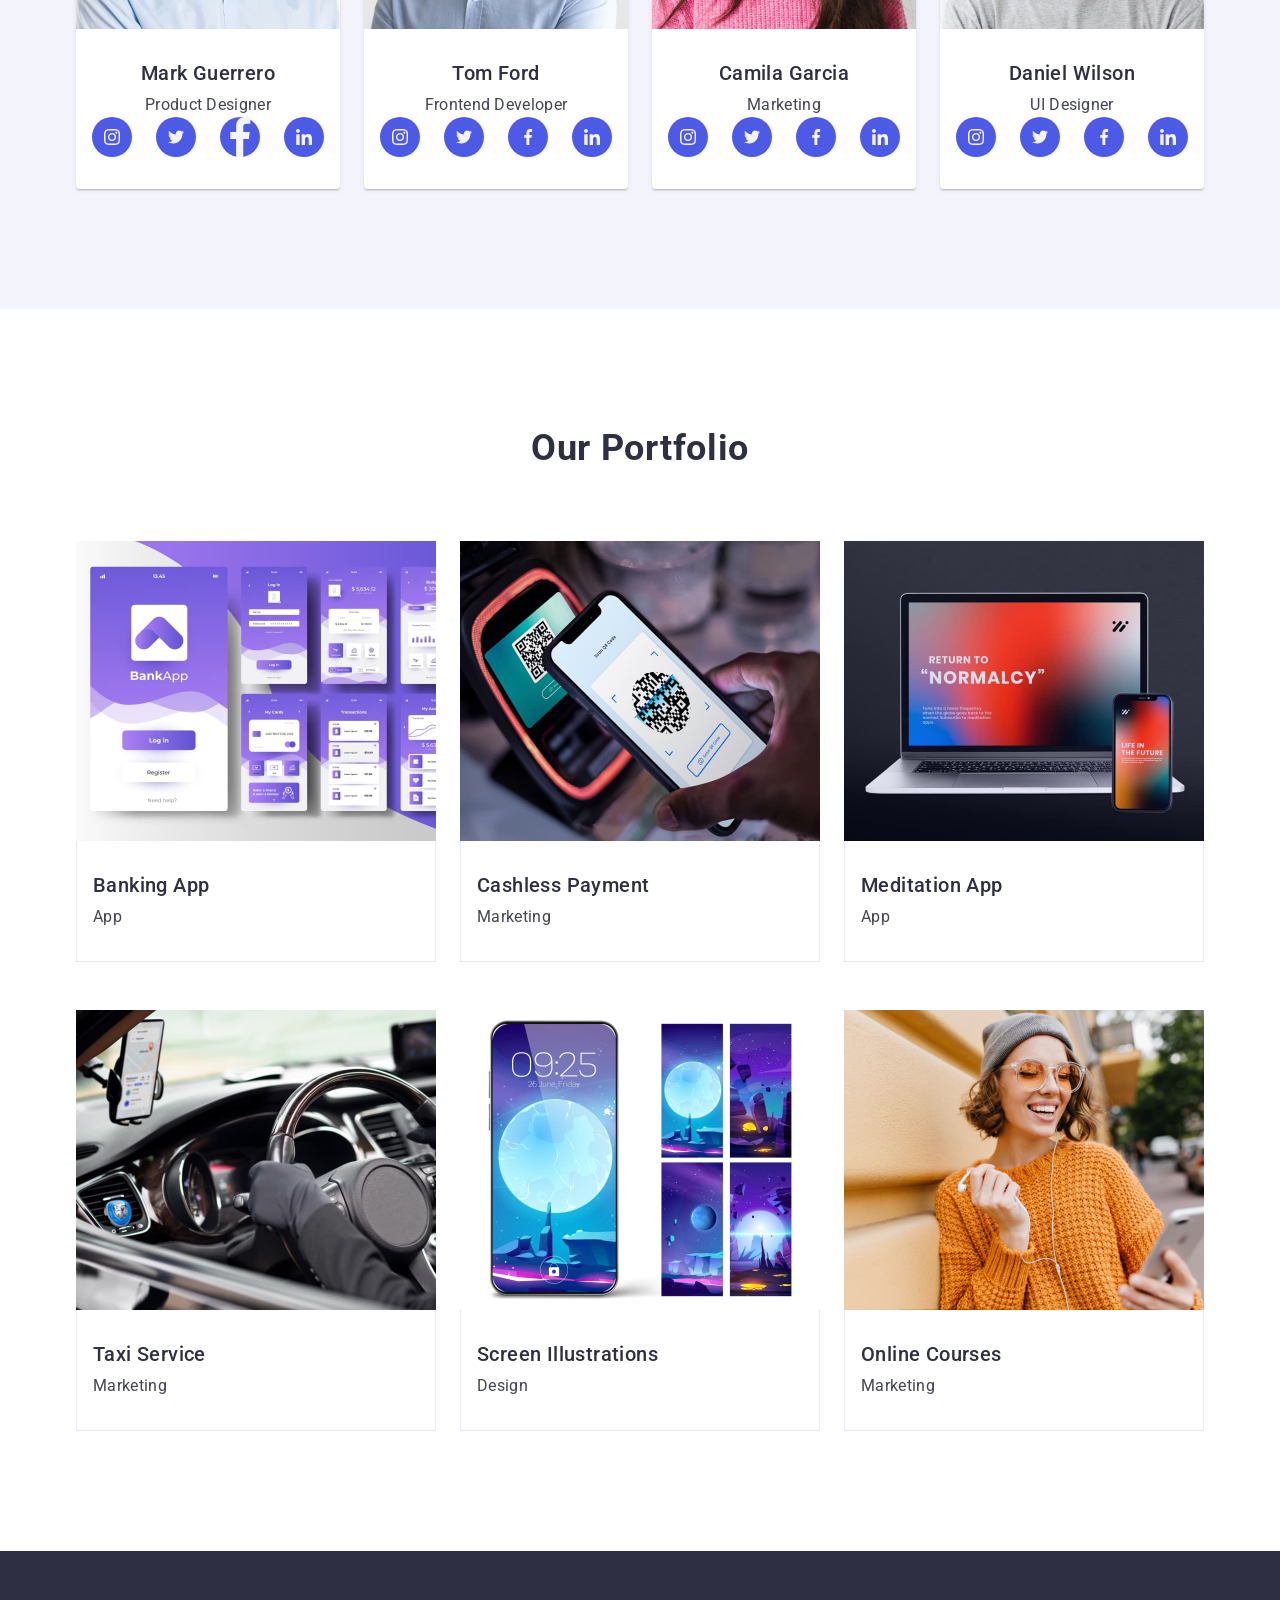
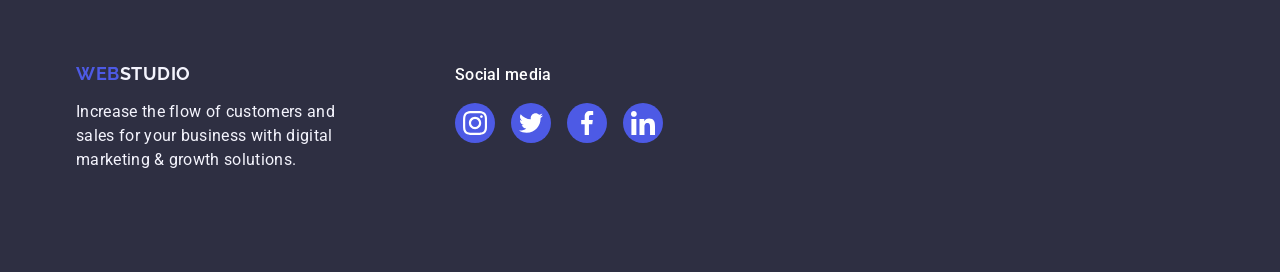
==== commit 720a1620: "fixed file" ====
--- a/index.html
+++ b/index.html
@@ -73,8 +73,8 @@
           <ul class="about-list list">
             <li class="about-item">
               <div class="about-item-container">
-                <svg width="70" height="70" lass="about-list-icon">
-                  <use href="./images/sprite.svg#icon-antenna"></use>
+                <svg width="64" height="64" class="about-list-icon">
+                  <use href="./images/icons.svg#icon-antenna"></use>
                 </svg>
               </div>
               <h3 class="about-title">Strategy</h3>
@@ -85,8 +85,8 @@
             </li>
             <li class="about-item">
               <div class="about-item-container">
-                <svg width="70" height="70" class="about-list-icon">
-                  <use href="./images/sprite.svg#icon-clock"></use>
+                <svg width="64" height="64" class="about-list-icon">
+                  <use href="./images/icons.svg#icon-clock"></use>
                 </svg>
               </div>
               <h3 class="about-title">Punctuality</h3>
@@ -97,8 +97,8 @@
             </li>
             <li class="about-item">
               <div class="about-item-container">
-                <svg width="70" height="70" class="about-list-icon">
-                  <use href="./images/sprite.svg#icon-diagram"></use>
+                <svg width="64" height="64" class="about-list-icon">
+                  <use href="./images/icons.svg#icon-diagram"></use>
                 </svg>
               </div>
               <h3 class="about-title">Diligence</h3>
@@ -109,8 +109,8 @@
             </li>
             <li class="about-item">
               <div class="about-item-container">
-                <svg width="70" height="70" lass="about-list-icon">
-                  <use href="./images/sprite.svg#icon-astronaut"></use>
+                <svg width="64" height="64" class="about-list-icon">
+                  <use href="./images/icons.svg#icon-astronaut"></use>
                 </svg>
               </div>
               <h3 class="about-title">Technologies</h3>
@@ -142,29 +142,29 @@
                 <ul class="social-list list">
                   <li class="social-list-item">
                     <a class="social-list-link" href="">
-                      <svg width="20" height="20" class="social-list-icon">
-                        <use href="./images/sprite.svg#icon-instagram"></use>
-                      </svg>
-                    </a>
-                  </li>
-                  <li class="social-list-item">
-                    <a class="social-list-link" href="">
-                      <svg width="20" height="20" class="social-list-icon">
-                        <use href="./images/sprite.svg#icon-twitter"></use>
-                      </svg>
-                    </a>
-                  </li>
-                  <li class="social-list-item">
-                    <a class="social-list-link" href="">
-                      <svg width="20" height="20" class="social-list-icon">
-                        <use href="./images/sprite.svg#icon-facebook"></use>
-                      </svg>
-                    </a>
-                  </li>
-                  <li class="social-list-item">
-                    <a class="social-list-link" href="">
-                      <svg width="20" height="20" class="social-list-icon">
-                        <use href="./images/sprite.svg#icon-linkedin"></use>
+                      <svg width="16" height="16" class="social-list-icon">
+                        <use href="./images/icons.svg#icon-instagram"></use>
+                      </svg>
+                    </a>
+                  </li>
+                  <li class="social-list-item">
+                    <a class="social-list-link" href="">
+                      <svg width="16" height="16" class="social-list-icon">
+                        <use href="./images/icons.svg#icon-twitter"></use>
+                      </svg>
+                    </a>
+                  </li>
+                  <li class="social-list-item">
+                    <a class="social-list-link" href="">
+                      <svg width="40" height="40" class="social-list-icon">
+                        <use href="./images/icons.svg#icon-facebook"></use>
+                      </svg>
+                    </a>
+                  </li>
+                  <li class="social-list-item">
+                    <a class="social-list-link" href="">
+                      <svg width="16" height="16" class="social-list-icon">
+                        <use href="./images/icons.svg#icon-linkedin"></use>
                       </svg>
                     </a>
                   </li>
@@ -185,29 +185,29 @@
                 <ul class="social-list list">
                   <li class="social-list-item">
                     <a class="social-list-link" href="">
-                      <svg width="20" height="20" class="social-list-icon">
-                        <use href="./images/sprite.svg#icon-instagram"></use>
-                      </svg>
-                    </a>
-                  </li>
-                  <li class="social-list-item">
-                    <a class="social-list-link" href="">
-                      <svg width="20" height="20" class="social-list-icon">
-                        <use href="./images/sprite.svg#icon-twitter"></use>
-                      </svg>
-                    </a>
-                  </li>
-                  <li class="social-list-item">
-                    <a class="social-list-link" href="">
-                      <svg width="20" height="20" class="social-list-icon">
-                        <use href="./images/sprite.svg#icon-facebook"></use>
-                      </svg>
-                    </a>
-                  </li>
-                  <li class="social-list-item">
-                    <a class="social-list-link" href="">
-                      <svg width="20" height="20" class="social-list-icon">
-                        <use href="./images/sprite.svg#icon-linkedin"></use>
+                      <svg width="16" height="16" class="social-list-icon">
+                        <use href="./images/icons.svg#icon-instagram"></use>
+                      </svg>
+                    </a>
+                  </li>
+                  <li class="social-list-item">
+                    <a class="social-list-link" href="">
+                      <svg width="16" height="16" class="social-list-icon">
+                        <use href="./images/icons.svg#icon-twitter"></use>
+                      </svg>
+                    </a>
+                  </li>
+                  <li class="social-list-item">
+                    <a class="social-list-link" href="">
+                      <svg width="16" height="16" class="social-list-icon">
+                        <use href="./images/icons.svg#icon-facebook"></use>
+                      </svg>
+                    </a>
+                  </li>
+                  <li class="social-list-item">
+                    <a class="social-list-link" href="">
+                      <svg width="16" height="16" class="social-list-icon">
+                        <use href="./images/icons.svg#icon-linkedin"></use>
                       </svg>
                     </a>
                   </li>
@@ -228,29 +228,29 @@
                 <ul class="social-list list">
                   <li class="social-list-item">
                     <a class="social-list-link" href="">
-                      <svg width="20" height="20" class="social-list-icon">
-                        <use href="./images/sprite.svg#icon-instagram"></use>
-                      </svg>
-                    </a>
-                  </li>
-                  <li class="social-list-item">
-                    <a class="social-list-link" href="">
-                      <svg width="20" height="20" class="social-list-icon">
-                        <use href="./images/sprite.svg#icon-twitter"></use>
-                      </svg>
-                    </a>
-                  </li>
-                  <li class="social-list-item">
-                    <a class="social-list-link" href="">
-                      <svg width="20" height="20" class="social-list-icon">
-                        <use href="./images/sprite.svg#icon-facebook"></use>
-                      </svg>
-                    </a>
-                  </li>
-                  <li class="social-list-item">
-                    <a class="social-list-link" href="">
-                      <svg width="20" height="20" class="social-list-icon">
-                        <use href="./images/sprite.svg#icon-linkedin"></use>
+                      <svg width="16" height="16" class="social-list-icon">
+                        <use href="./images/icons.svg#icon-instagram"></use>
+                      </svg>
+                    </a>
+                  </li>
+                  <li class="social-list-item">
+                    <a class="social-list-link" href="">
+                      <svg width="16" height="16" class="social-list-icon">
+                        <use href="./images/icons.svg#icon-twitter"></use>
+                      </svg>
+                    </a>
+                  </li>
+                  <li class="social-list-item">
+                    <a class="social-list-link" href="">
+                      <svg width="16" height="16" class="social-list-icon">
+                        <use href="./images/icons.svg#icon-facebook"></use>
+                      </svg>
+                    </a>
+                  </li>
+                  <li class="social-list-item">
+                    <a class="social-list-link" href="">
+                      <svg width="16" height="16" class="social-list-icon">
+                        <use href="./images/icons.svg#icon-linkedin"></use>
                       </svg>
                     </a>
                   </li>
@@ -271,29 +271,29 @@
                 <ul class="social-list list">
                   <li class="social-list-item">
                     <a class="social-list-link" href="">
-                      <svg width="20" height="20" class="social-list-icon">
-                        <use href="./images/sprite.svg#icon-instagram"></use>
-                      </svg>
-                    </a>
-                  </li>
-                  <li class="social-list-item">
-                    <a class="social-list-link" href="">
-                      <svg width="20" height="20" class="social-list-icon">
-                        <use href="./images/sprite.svg#icon-twitter"></use>
-                      </svg>
-                    </a>
-                  </li>
-                  <li class="social-list-item">
-                    <a class="social-list-link" href="">
-                      <svg width="20" height="20" class="social-list-icon">
-                        <use href="./images/sprite.svg#icon-facebook"></use>
-                      </svg>
-                    </a>
-                  </li>
-                  <li class="social-list-item">
-                    <a class="social-list-link" href="">
-                      <svg width="20" height="20" class="social-list-icon">
-                        <use href="./images/sprite.svg#icon-linkedin"></use>
+                      <svg width="16" height="16" class="social-list-icon">
+                        <use href="./images/icons.svg#icon-instagram"></use>
+                      </svg>
+                    </a>
+                  </li>
+                  <li class="social-list-item">
+                    <a class="social-list-link" href="">
+                      <svg width="16" height="16" class="social-list-icon">
+                        <use href="./images/icons.svg#icon-twitter"></use>
+                      </svg>
+                    </a>
+                  </li>
+                  <li class="social-list-item">
+                    <a class="social-list-link" href="">
+                      <svg width="16" height="16" class="social-list-icon">
+                        <use href="./images/icons.svg#icon-facebook"></use>
+                      </svg>
+                    </a>
+                  </li>
+                  <li class="social-list-item">
+                    <a class="social-list-link" href="">
+                      <svg width="16" height="16" class="social-list-icon">
+                        <use href="./images/icons.svg#icon-linkedin"></use>
                       </svg>
                     </a>
                   </li>
@@ -465,29 +465,29 @@
           <ul class="footer-social-list list">
             <li class="footer-social-list-item">
               <a class="footer-social-list-link" href="">
-                <svg width="20" height="20" class="footer-social-list-icon">
-                  <use href="./images/sprite.svg#icon-instagram"></use>
+                <svg width="24" height="24" class="footer-social-list-icon">
+                  <use href="./images/icons.svg#icon-instagram"></use>
                 </svg>
               </a>
             </li>
             <li class="footer-social-list-item">
               <a class="footer-social-list-link" href="">
-                <svg width="20" height="20" class="footer-social-list-icon">
-                  <use href="./images/sprite.svg#icon-twitter"></use>
+                <svg width="24" height="24" class="footer-social-list-icon">
+                  <use href="./images/icons.svg#icon-twitter"></use>
                 </svg>
               </a>
             </li>
             <li class="footer-social-list-item">
               <a class="footer-social-list-link" href="">
-                <svg width="20" height="20" class="footer-social-list-icon">
-                  <use href="./images/sprite.svg#icon-facebook"></use>
+                <svg width="24" height="24" class="footer-social-list-icon">
+                  <use href="./images/icons.svg#icon-facebook"></use>
                 </svg>
               </a>
             </li>
             <li class="footer-social-list-item">
               <a class="footer-social-list-link" href="">
-                <svg width="20" height="20" class="footer-social-list-icon">
-                  <use href="./images/sprite.svg#icon-linkedin"></use>
+                <svg width="24" height="24" class="footer-social-list-icon">
+                  <use href="./images/icons.svg#icon-linkedin"></use>
                 </svg>
               </a>
             </li>
--- a/css/styles.css
+++ b/css/styles.css
@@ -12,6 +12,7 @@
   --thirdth-background: #4d5ae5;
   --fourth-background: #404bbf;
   --sixth-background: #31d0aa;
+  --seventh-background: #f4f4fd;
   --transition-duration-and-func: 250ms cubic-bezier(0.4, 0, 0.2, 1);
 }
 
@@ -71,6 +72,8 @@
 }
 /* ================= HEADER ================= */
 .header {
+  box-shadow: 0px 2px 1px rgba(46, 47, 66, 0.08),
+    0px 1px 1px rgba(46, 47, 66, 0.16), 0px 1px 6px rgba(46, 47, 66, 0.08);
   border-bottom: 1px solid #e7e9fc;
 }
 
@@ -121,7 +124,7 @@
   font-size: 16px;
   line-height: 1.5;
   letter-spacing: 0.02em;
-  color: var(--secondth-text-color);
+  color: var(--sixth-text-color);
   display: block;
   list-style: none;
   text-decoration: none;
@@ -192,7 +195,6 @@
 .hero {
   padding: 188px 0;
   text-align: center;
-  border: 1px solid #8e8f99;
 }
 
 .background {
@@ -203,7 +205,7 @@
     ),
     url('../images/bg.jpg');
   background-repeat: no-repeat;
-  background-position: border-box;
+  background-position: center;
   background-size: cover;
   max-width: 1440px;
   margin-left: auto;
@@ -287,7 +289,7 @@
   list-style: none;
   width: 264px;
   height: 112px;
-  background-color: #f5f4fa;
+  background-color: var(--seventh-background);
   border: 1px solid #8e8f99;
   border-radius: 4px;
   margin-bottom: 8px;
@@ -314,7 +316,7 @@
 /* ================= TEAM  ================= */
 .team {
   padding: 120px 0;
-  background-color: var(--fifth-text-color);
+  background-color: var(--seventh-background);
 }
 
 .team-menu {
@@ -340,7 +342,8 @@
   border-radius: 0 0 4px 4px;
   width: calc((100% - 3 * 24px) / 4);
   overflow: hidden;
-  box-shadow: 0 4px 10px rgba(0, 0, 0, 0.1);
+  box-shadow: 0px 1px 6px rgba(46, 47, 66, 0.08),
+    0px 1px 1px rgba(46, 47, 66, 0.16), 0px 2px 1px rgba(46, 47, 66, 0.08);
 }
 
 .team-img {
@@ -382,11 +385,10 @@
   width: 40px;
   height: 40px;
   border-radius: 50%;
-  color: var(--thirdth-text-color);
+  color: var(--fifth-text-color);
   background-color: var(--thirdth-background);
   border: none;
-  transition: background-color var(--transition-duration-and-func),
-    fill var(--transition-duration-and-func);
+  transition: background-color var(--transition-duration-and-func);
 }
 
 .social-list-link:hover,
@@ -414,14 +416,37 @@
   flex-wrap: wrap;
   column-gap: 24px;
   row-gap: 48px;
+}
+
+.portfolio-link-wrapper {
+  position: relative;
+  overflow: hidden;
+}
+
+.portfolio-cards {
+  flex-basis: calc((100% - 2 * 24px) / 3);
+  transition: box-shadow var(--transition-duration-and-func);
+}
+
+.portfolio-cards:hover {
+  box-shadow: 0px 1px 6px rgba(46, 47, 66, 0.08),
+    0px 1px 1px rgba(46, 47, 66, 0.16), 0px 2px 1px rgba(46, 47, 66, 0.08);
+}
+
+.portfolio-link:hover .overlay,
+.portfolio-link:focus .overlay {
+  transform: translateY(0%);
+}
+
+.portfolio-link {
+  display: block;
 }
 
 .overlay {
   position: absolute;
   top: 0;
   left: 0;
-  overflow: auto;
-  transform: translate(0, 100%);
+  transform: translateY(100%);
   transition: transform var(--transition-duration-and-func);
 
   font-weight: 400;
@@ -429,38 +454,10 @@
   line-height: 1.5;
   letter-spacing: 0.02em;
   color: var(--fifth-text-color);
-  background-color: #9747ff;
+  background-color: #4d5ae5;
   width: 100%;
   height: 100%;
-  padding-top: 40px;
-  padding-bottom: 40px;
-  padding-left: 32px;
-  padding-right: 32px;
-}
-
-.portfolio-cards {
-  flex-basis: calc((100% - 2 * 24px) / 3);
-  transition: box-shadow var(--transition-duration-and-func);
-}
-
-.portfolio-cards:hover {
-  box-shadow: 0px 1px 1px 1px rgba(46, 47, 66, 0.08),
-    0px 1px 1px 1px rgba(46, 47, 66, 0.16),
-    0px 1px 1px 1px rgba(46, 47, 66, 0.08);
-}
-
-.portfolio-link:hover .overlay,
-.portfolio-link:focus .overlay {
-  transform: translate(0, 0);
-}
-
-.portfolio-link {
-  display: block;
-}
-
-.portfolio-link-wrapper {
-  position: relative;
-  overflow: hidden;
+  padding: 40px 32px;
 }
 
 .portfolio-subscription {
@@ -501,8 +498,7 @@
 }
 
 .footer-list {
-  display: block;
-  margin-right: 156px;
+  margin-right: 120px;
 }
 
 .logo-footer {
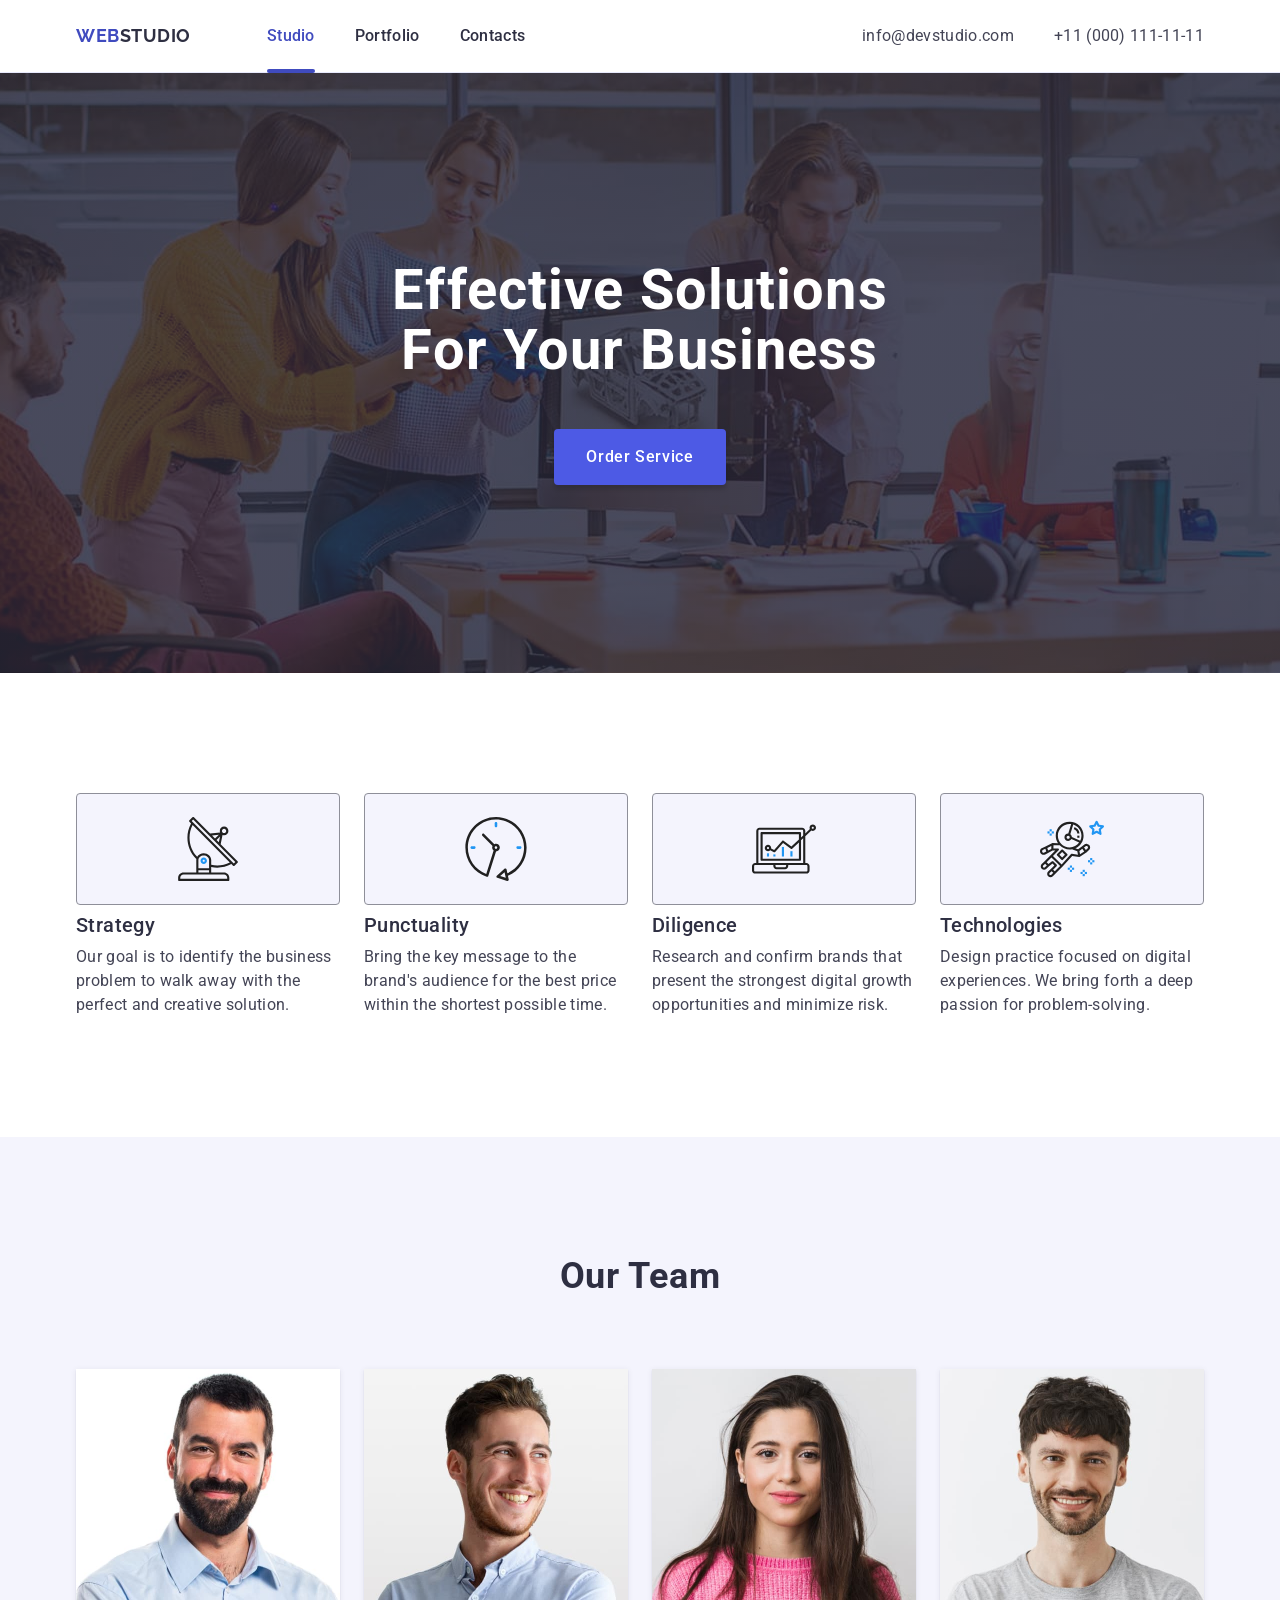
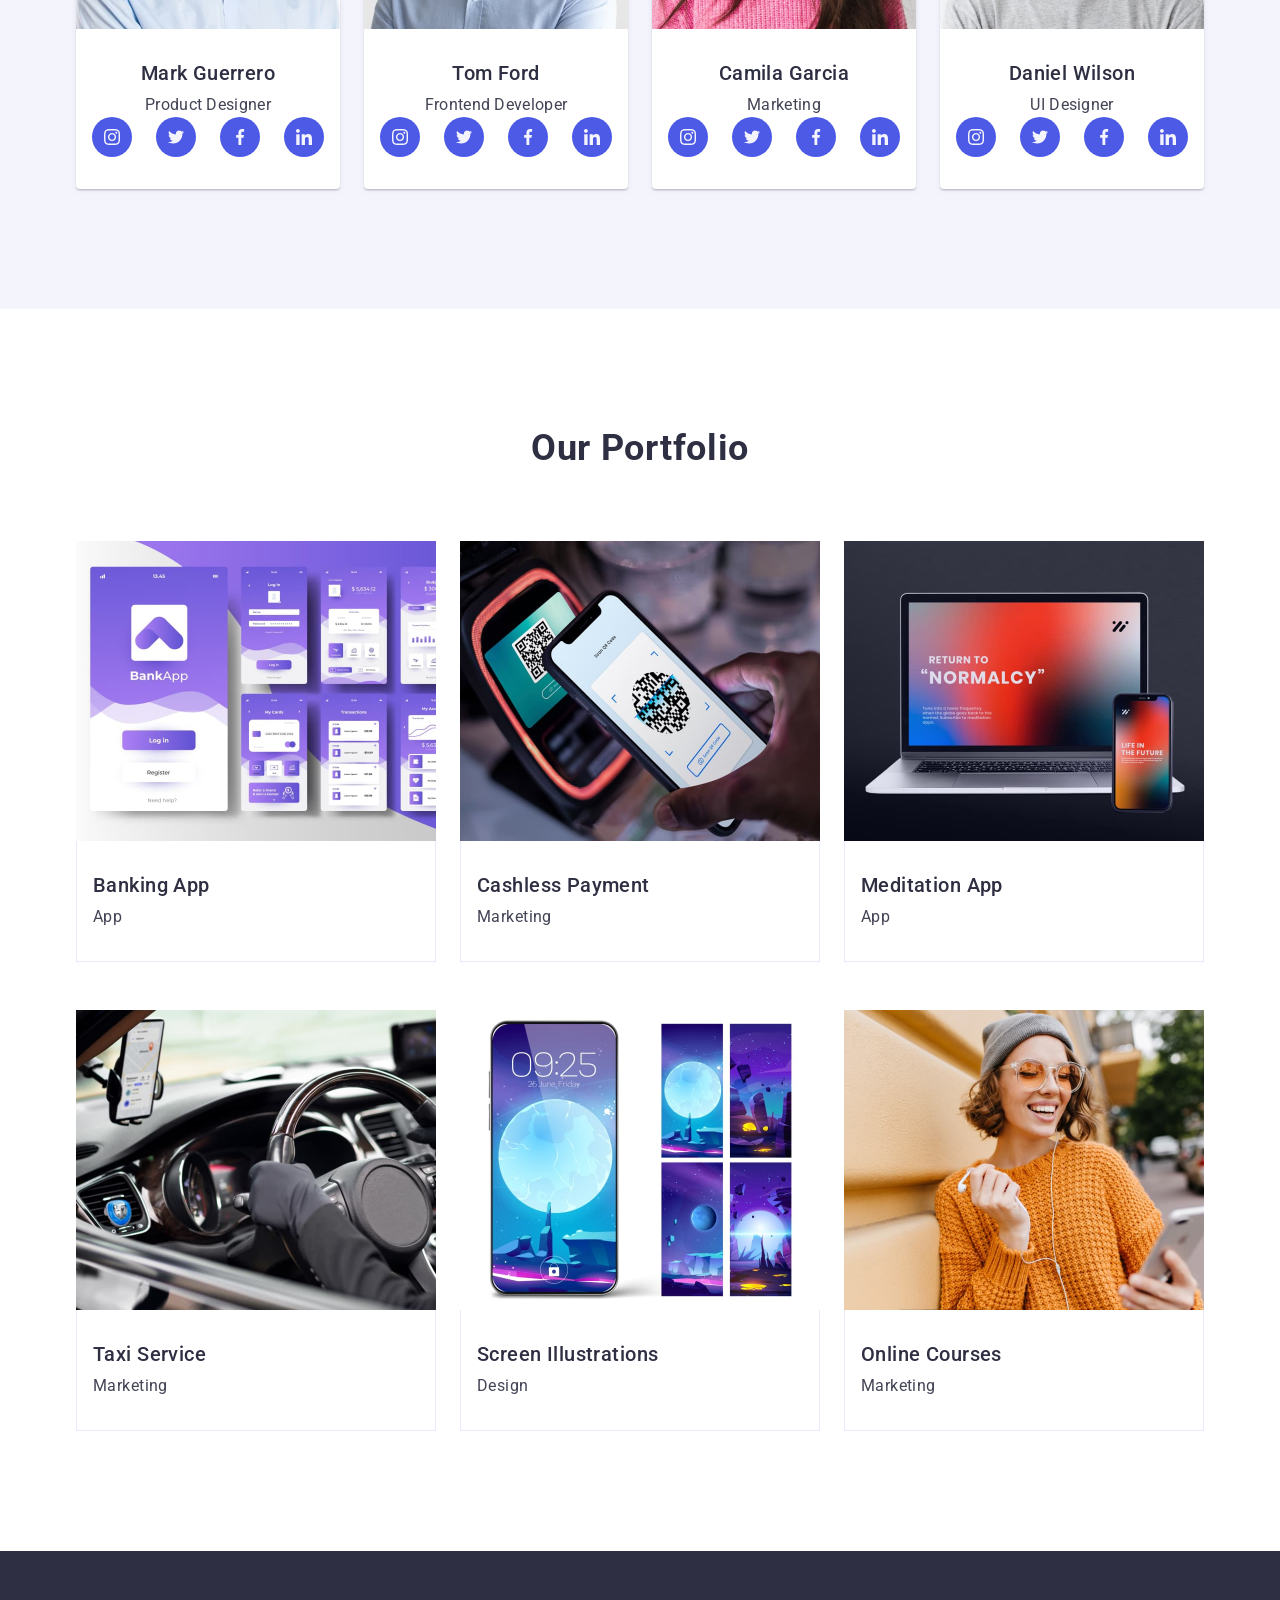
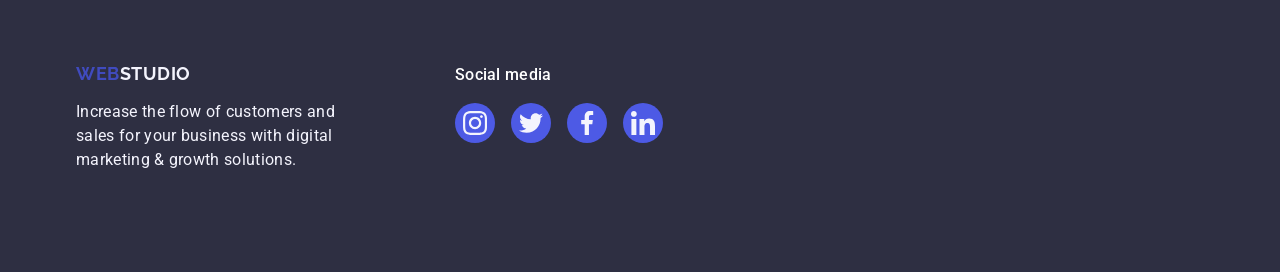
==== commit b773973a: "fixed bugs" ====
--- a/index.html
+++ b/index.html
@@ -156,7 +156,7 @@
                   </li>
                   <li class="social-list-item">
                     <a class="social-list-link" href="">
-                      <svg width="40" height="40" class="social-list-icon">
+                      <svg width="16" height="16" class="social-list-icon">
                         <use href="./images/icons.svg#icon-facebook"></use>
                       </svg>
                     </a>
@@ -310,7 +310,7 @@
           <h2 class="section-title">Our Portfolio</h2>
           <ul class="portfolio-menu list">
             <li class="portfolio-cards">
-              <a href="" class="portfolio-link list link">
+              <a href="#" class="portfolio-link list link">
                 <div class="portfolio-link-wrapper">
                   <img
                     class="portfolio-img"
@@ -332,7 +332,7 @@
               </a>
             </li>
             <li class="portfolio-cards">
-              <a href="" class="portfolio-link list link">
+              <a href="#" class="portfolio-link list link">
                 <div class="portfolio-link-wrapper">
                   <img
                     class="portfolio-img"
@@ -354,7 +354,7 @@
               </a>
             </li>
             <li class="portfolio-cards">
-              <a href="" class="portfolio-link list link">
+              <a href="#" class="portfolio-link list link">
                 <div class="portfolio-link-wrapper">
                   <img
                     class="portfolio-img"
@@ -376,7 +376,7 @@
               </a>
             </li>
             <li class="portfolio-cards">
-              <a href="" class="portfolio-link list link">
+              <a href="#" class="portfolio-link list link">
                 <div class="portfolio-link-wrapper">
                   <img
                     class="portfolio-img"
@@ -398,7 +398,7 @@
               </a>
             </li>
             <li class="portfolio-cards">
-              <a href="" class="portfolio-link list link">
+              <a href="#" class="portfolio-link list link">
                 <div class="portfolio-link-wrapper">
                   <img
                     class="portfolio-img"
@@ -421,7 +421,7 @@
               </a>
             </li>
             <li class="portfolio-cards">
-              <a href="" class="portfolio-link list link">
+              <a href="#" class="portfolio-link list link">
                 <div class="portfolio-link-wrapper">
                   <img
                     class="portfolio-img"
--- a/css/styles.css
+++ b/css/styles.css
@@ -75,6 +75,7 @@
   box-shadow: 0px 2px 1px rgba(46, 47, 66, 0.08),
     0px 1px 1px rgba(46, 47, 66, 0.16), 0px 1px 6px rgba(46, 47, 66, 0.08);
   border-bottom: 1px solid #e7e9fc;
+  color: #404bbf;
 }
 
 .header-menu {
@@ -100,7 +101,7 @@
   font-size: 18px;
   line-height: 1.17;
   letter-spacing: 0.03em;
-  color: var(--fourth-text-color);
+  color: var(--sixth-text-color);
   text-transform: uppercase;
 }
 
@@ -124,7 +125,7 @@
   font-size: 16px;
   line-height: 1.5;
   letter-spacing: 0.02em;
-  color: var(--sixth-text-color);
+  color: var(--secondth-text-color);
   display: block;
   list-style: none;
   text-decoration: none;
@@ -155,7 +156,7 @@
 }
 
 .menu-link.current {
-  color: var(--fourth-text-color);
+  color: var(--sixth-text-color);
 }
 
 .contact {
@@ -418,46 +419,46 @@
   row-gap: 48px;
 }
 
+.portfolio-cards {
+  flex-basis: calc((100% - 2 * 24px) / 3);
+  transition: box-shadow 250ms cubic-bezier(0.4, 0, 0.2, 1);
+}
+
+.portfolio-cards:hover {
+  box-shadow: 0px 1px 6px rgba(46, 47, 66, 0.08),
+    0px 1px 1px rgba(46, 47, 66, 0.16), 0px 2px 1px rgba(46, 47, 66, 0.08);
+}
+
+.portfolio-link {
+  display: block;
+  text-decoration: none;
+  color: inherit;
+}
+
 .portfolio-link-wrapper {
   position: relative;
   overflow: hidden;
 }
 
-.portfolio-cards {
-  flex-basis: calc((100% - 2 * 24px) / 3);
-  transition: box-shadow var(--transition-duration-and-func);
-}
-
-.portfolio-cards:hover {
-  box-shadow: 0px 1px 6px rgba(46, 47, 66, 0.08),
-    0px 1px 1px rgba(46, 47, 66, 0.16), 0px 2px 1px rgba(46, 47, 66, 0.08);
-}
-
 .portfolio-link:hover .overlay,
 .portfolio-link:focus .overlay {
   transform: translateY(0%);
-}
-
-.portfolio-link {
-  display: block;
 }
 
 .overlay {
   position: absolute;
   top: 0;
   left: 0;
-  transform: translateY(100%);
-  transition: transform var(--transition-duration-and-func);
-
-  font-weight: 400;
-  font-size: 16px;
-  line-height: 1.5;
-  letter-spacing: 0.02em;
-  color: var(--fifth-text-color);
-  background-color: #4d5ae5;
   width: 100%;
   height: 100%;
+  background-color: #4d5ae5;
+  color: var(--fifth-text-color);
   padding: 40px 32px;
+  font-size: 16px;
+  line-height: 1.5;
+  letter-spacing: 0.02em;
+  transform: translateY(100%);
+  transition: transform 250ms cubic-bezier(0.4, 0, 0.2, 1);
 }
 
 .portfolio-subscription {
@@ -470,7 +471,6 @@
   font-weight: 500;
   font-size: 20px;
   line-height: 1.2;
-  letter-spacing: 0.02em;
   color: var(--secondth-text-color);
   margin-bottom: 8px;
 }
@@ -478,7 +478,6 @@
 .portfolio-paragraph {
   font-size: 16px;
   line-height: 1.5;
-  letter-spacing: 0.02em;
   color: var(--main-text-color);
 }
 
@@ -554,7 +553,7 @@
 }
 
 .footer-social-list-icon {
-  fill: #ffffff;
+  fill: #f4f4fd;
 }
 
 /*  ================= /FOOTER  ================= */
